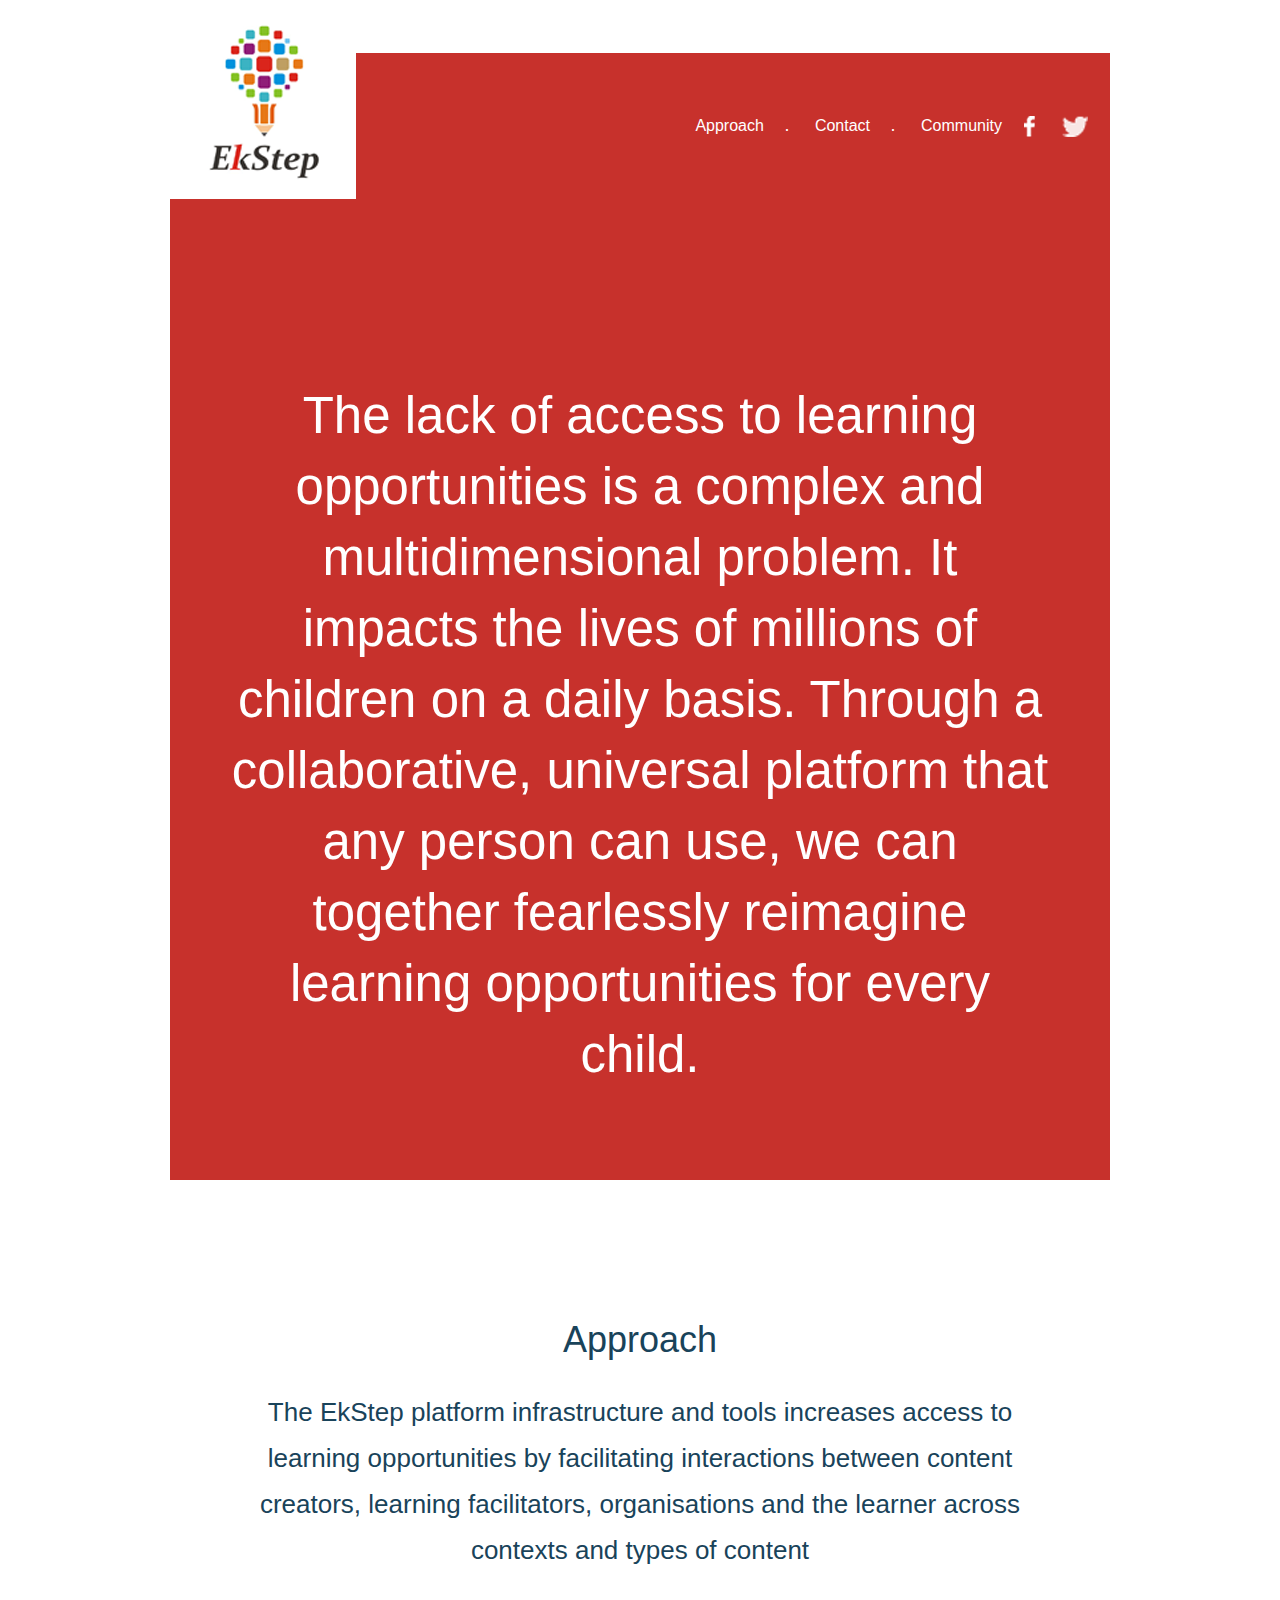
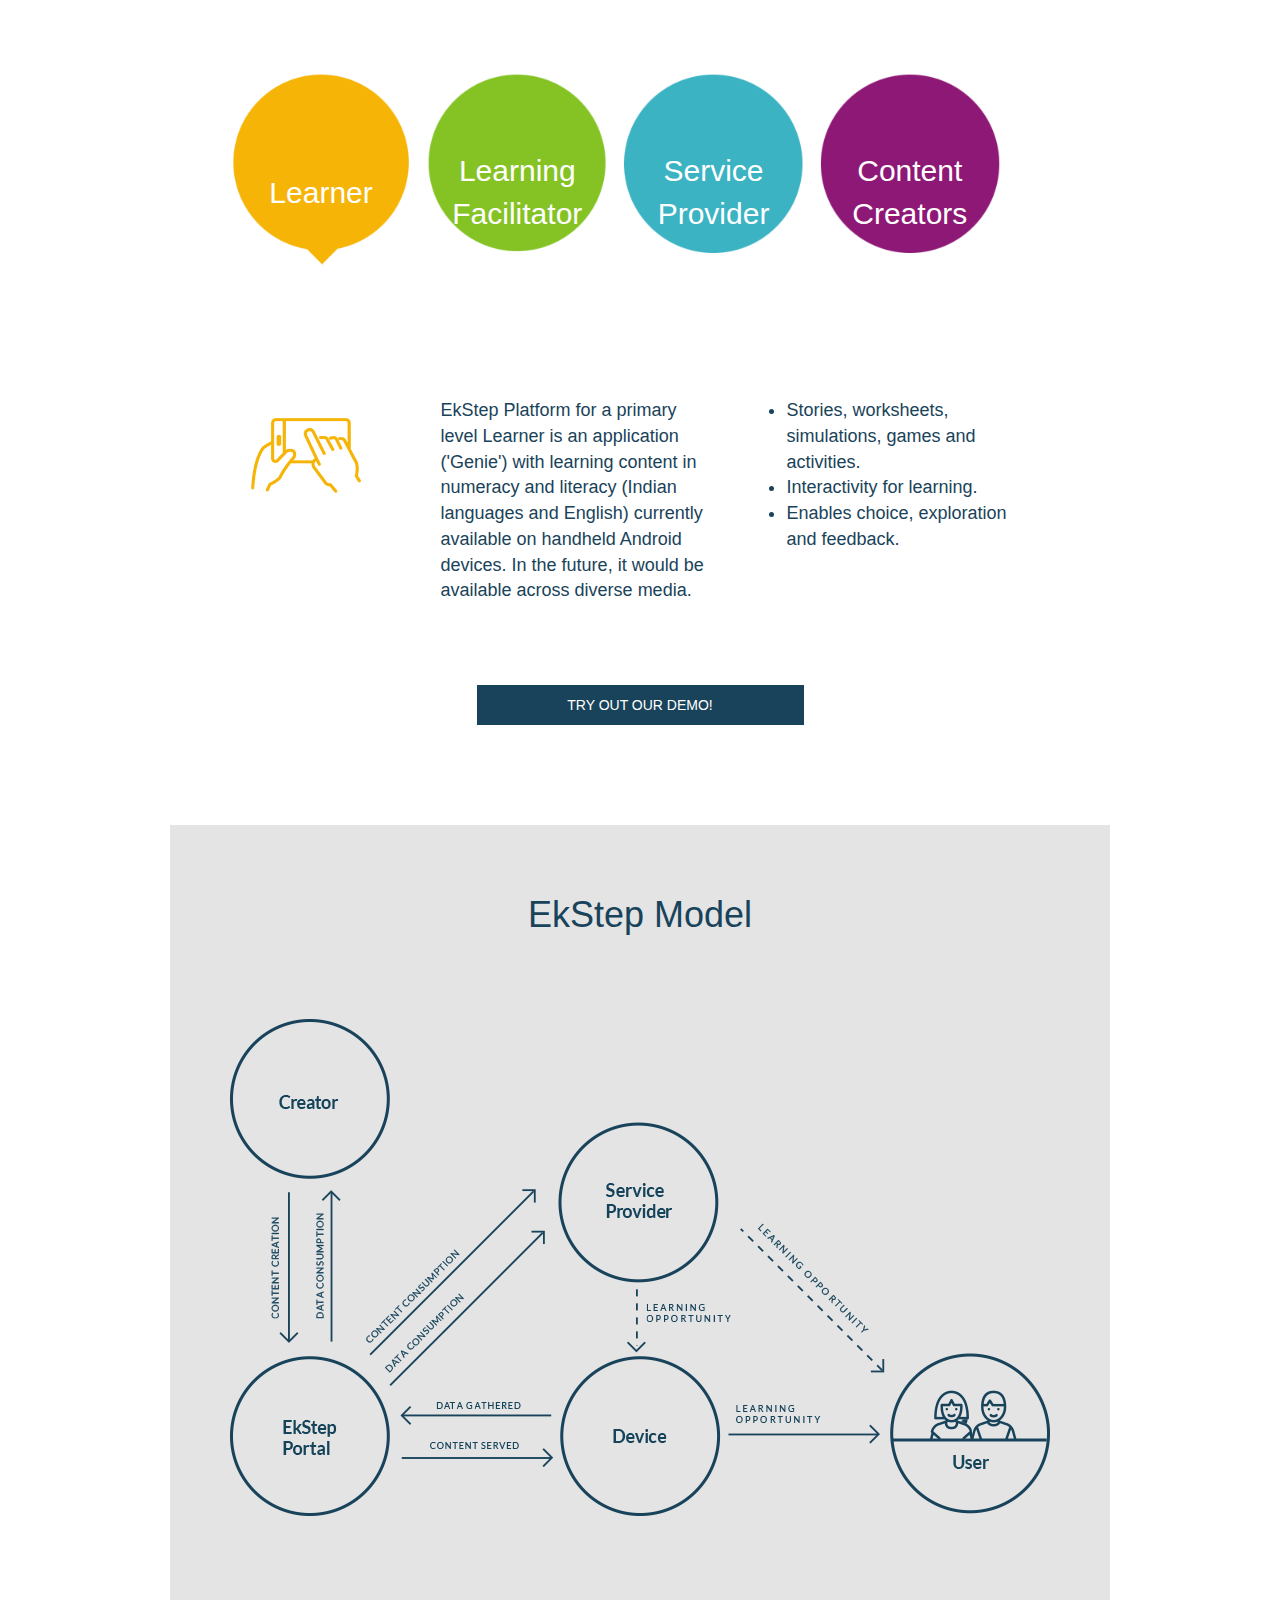
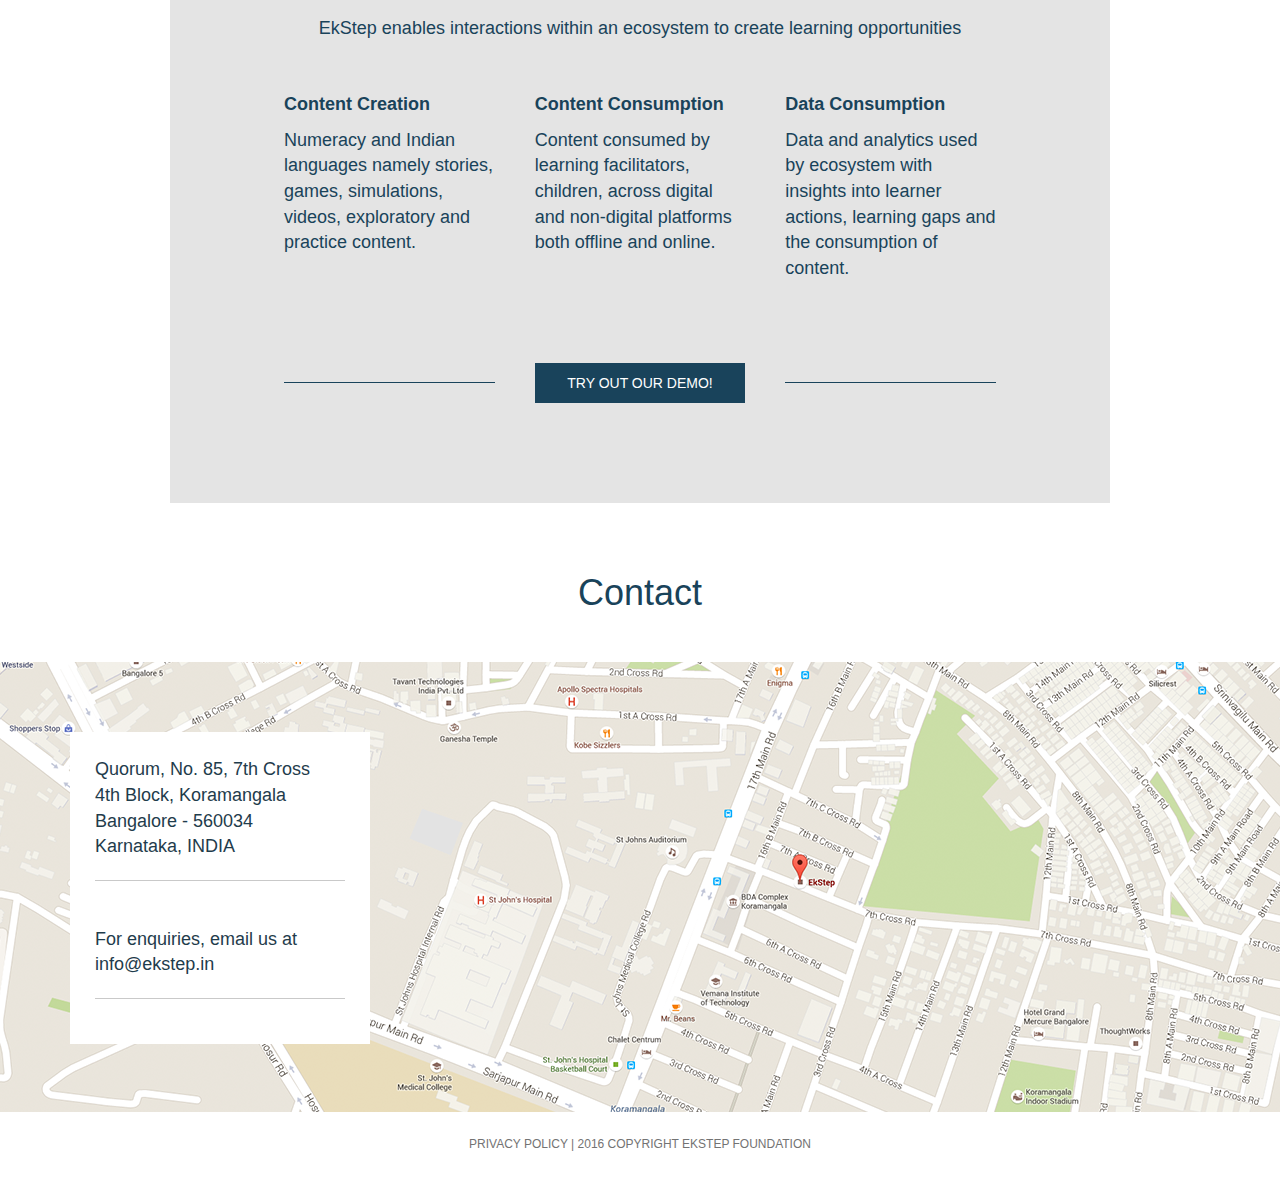
==== index.html @ bfdfa6cd "ekstep.in changes done on 12 Apr 2016" ====
<!DOCTYPE html>
<html>
	<head>
		<meta charset="UTF-8">
        <meta content="width=device-width, initial-scale=1.0, maximum-scale=1.0, user-scalable=no" name="viewport">
		<title>EkStep</title>
        <link href="images/favicon.ico" rel="icon" type="image/x-icon" />
		<link rel="stylesheet" href="assets/css/bootstrap.min.css">
		<link rel="stylesheet" href="assets/css/style.css">
		<script src="assets/js/jquery-1.12.3.min.js"></script>
		<script type="text/javascript" src="assets/js/bootstrap.min.js"></script>
		<script>
		jQuery('#Tabs a').click(function (e) {
		  e.preventDefault()
		  jQuery(this).tab('show')
		})
		</script>
		<script>
			$(document).ready(function(){
				// hide #back-top first
				$("#back-top").hide();
				// fade in #back-top
				$(function () {
					$(window).scroll(function () {
						if ($(this).scrollTop() > 100) {
							$('#back-top').fadeIn();
						} else {
							$('#back-top').fadeOut();
						}
					});

					// scroll body to 0px on click
					$('#back-top a').click(function () {
						$( "li.item" ).removeClass( "current" );
						$('body,html').animate({
							scrollTop: 0
						}, 800);
						return false;
					});
				});
			});
		</script>
        <!-- Piwik -->
		<script type="text/javascript">
		var _paq = _paq || [];
		_paq.push(["setDomains", ["*.www.ekstep.in"]]);
		_paq.push(['trackPageView']);
		_paq.push(['enableLinkTracking']);
		(function() {
		var u="//cp-analytics.ekstep.org/";
		_paq.push(['setTrackerUrl', u+'piwik.php']);
		_paq.push(['setSiteId', 4]);
		var d=document, g=d.createElement('script'), s=d.getElementsByTagName('script')[0];
		g.type='text/javascript'; g.async=true; g.defer=true; g.src=u+'piwik.js'; s.parentNode.insertBefore(g,s);
		})();
		</script>
		<noscript><p><img src="//cp-analytics.ekstep.org/piwik.php?idsite=4" style="border:0;" alt="" /></p></noscript>
		<!-- End Piwik Code -->
	</head>
	<body>
		<p id="back-top"><a href="#top"><img src="images/up-arrow.png"  alt="Back to Top"></a></p>
		<div class="wrapper">
			<div class="container">
				<div class="row"><div class="col-md-12 col-xs-12">
					<div id="logo" class=""><img src="images/logo.png" alt="EkStep"/></div>
					<div id="header">

								<ul class="list-inline pull-right" >

									<li class="item"><a href="#approach">Approach</a></li><li>.</li>
									<li class="item"><a href="#contact">Contact</a></li><li>.</li>
									<li class="item"><a href="#community">Community</a></li>
									<li class="item"><a href="https://www.facebook.com/EkStep-839152999463216/" target="_blank"><img src="images/facebook.png" alt="facebook"/></a></li>
									<li class="item"><a href="https://twitter.com/eksteporg" target="_blank"><img src="images/twitter.png" alt="twitter"/></a></li>
								</ul>
					</div>
				</div></div>

				<div class="row" >
					<div class="col-md-12 col-xs-12"><div id="about" class="text-center">
						<h1>The lack of access to learning opportunities is a complex and multidimensional problem. It impacts the lives of millions of children on a daily basis. Through a collaborative, universal platform that any person can use, we can together fearlessly reimagine learning opportunities for every child.</h1>
					</div></div>
				</div>

				<div class="row">
					<div class="col-md-12 col-xs-12"><span id="approach"></span><div id="approch">
						<h2>Approach</h2>

						<p class="lead">
						The EkStep platform infrastructure and tools increases access to learning opportunities by facilitating interactions between content creators, learning facilitators, organisations and the learner across contexts and types of content
						</p>
						<ul id="tabs" class="nav nav-tabs" data-tabs="tabs">
							<li class="active"><a class="yellow" href="#Learner" data-toggle="tab"><span>Learner</span></a></li>
							<li><a class="green" href="#Learning-Facilitator" data-toggle="tab"><span>Learning Facilitator</span></a></li>
							<li><a class="blue" href="#Service-Provider" data-toggle="tab"><span>Service Provider</span></a></li>
							<li><a class="purple" href="#Content-Creators" data-toggle="tab"><span>Content Creators</span></a></li>
						</ul>
						<div id="my-tab-content" class="tab-content">
							<div class="tab-pane active" id="Learner">
								<div class="row">
									<div class="col-md-3 col-sm-3 col-xs-12"><img src="images/genie.png" /></div>
									<div class="col-md-4 col-md-offset-0 col-sm-4 col-sm-offset-0 col-xs-10 col-xs-offset-1 text-left">
										<p>EkStep Platform for a primary level Learner is an application ('Genie') with learning content in numeracy and literacy (Indian languages and English) currently available on handheld Android devices. In the future, it would be available across diverse media.
										</p>
										<div class="clearfix">&nbsp;</div>
									</div>
									<div class="points col-md-4 col-md-offset-0 col-sm-4 col-sm-offset-0 col-xs-10 col-xs-offset-1 text-left">
										<ul>
											<li>Stories, worksheets, simulations, games and activities.</li>
											<li>Interactivity for learning.</li>
											<li>Enables choice, exploration and feedback.</li>
										</ul>
										<div class="clearfix">&nbsp;</div>
									</div>
								</div>
							</div>
							<div class="tab-pane" id="Learning-Facilitator">
								<div class="row">
									<div class="col-md-3 col-sm-3 col-xs-12"><img src="images/facilitator.png" /></div>
									<div class="col-md-4 col-md-offset-0 col-sm-4 col-sm-offset-0 col-xs-10 col-xs-offset-1 text-left">
										<p>A learning facilitator is a teacher, parent or a volunteer interested in enabling learning. The 'Genie' application, currently available on Android devices will have content in numeracy and literacy (Indian languages and English).
										</p>
										<div class="clearfix">&nbsp;</div>
									</div>
									<div class="col-md-4 col-md-offset-0 col-sm-4 col-sm-offset-0 col-xs-10 col-xs-offset-1 text-left">
										<ul>
											<li>Access to varied content for primary level learners.</li>
											<li>Interactive activities and content to determine learning levels.</li>
											<li>Insight into progress of learners.</li>
										</ul>
										<div class="clearfix">&nbsp;</div>
									</div>
								</div>
							</div>
							<div class="tab-pane" id="Service-Provider">
								<div class="row">
									<div class="col-md-3 col-sm-3 col-xs-12"><img src="images/provider.png" /></div>
									<div class="col-md-4 col-md-offset-0 col-sm-4 col-sm-offset-0 col-xs-10 col-xs-offset-1 text-left">
										<p>A school, a tuition centre, government or a not for profit initiative can use the EkStep Portal to access a modular set of utilities and tools for diverse use.
										</p>
										<div class="clearfix">&nbsp;</div>
									</div>
									<div class="col-md-4 col-md-offset-0 col-sm-4 col-sm-offset-0 col-xs-10 col-xs-offset-1 text-left">
										<ul>
											<li>Configurable learning content to suit varied needs, capabilities and infrastructure.</li>
											<li>Collaboration to amplify expertise and capacities to better serve learning needs.</li>
											<li>Data and analytics on learning and usage patterns at scale.</li>
										</ul>
										<div class="clearfix">&nbsp;</div>
									</div>
								</div>
							</div>
							<div class="tab-pane" id="Content-Creators">
								<div class="row">
									<div class="col-md-3 col-sm-3 col-xs-12"><img src="images/creator.png" /></div>
									<div class="col-md-4 col-md-offset-0 col-sm-4 col-sm-offset-0 col-xs-10 col-xs-offset-1 text-left">
										<p>Educationists, authors and content developers can create or plug learning content in numeracy and literacy (stories,worksheets, simulations, games) on to the EkStep Platform through the EkStep Portal.
										</p>
										<div class="clearfix">&nbsp;</div>
									</div>
									<div class="col-md-4 col-md-offset-0 col-sm-4 col-sm-offset-0 col-xs-10 col-xs-offset-1 text-left">
										<ul>
											<li>Tools for creation of relevant and contexualised content.</li>
											<li>Templates for learning activities (in numeracy and literacy).</li>
											<li>Insights on usage of content, content needs and learning levels of children.</li>
										</ul>
										<div class="clearfix">&nbsp;</div>
									</div>
								</div>
							</div>
						</div>
						<a href="http://community.ekstep.org" class="btn btn-primary" target="_blank">Try out our demo!</a>
					</div></div>
				</div>

				<div class="row">
					<div class="col-md-12 col-xs-12"><span id="community"></span><div id="community">
						<h2>EkStep Model</h2>
						<img src="images/community-model.png" />

						<p>EkStep enables interactions within an ecosystem to create learning opportunities</p>

						<div class="row model-details">
							<div class="col-md-4 col-md-offset-0 col-sm-4 col-sm-offset-0 col-xs-10 col-xs-offset-1 text-left"><p><strong>Content Creation</strong></p><p>Numeracy and Indian languages namely stories, games, simulations, videos, exploratory and practice content.</p><div class="clearfix">&nbsp;</div></div>
							<div class="col-md-4 col-md-offset-0 col-sm-4 col-sm-offset-0 col-xs-10 col-xs-offset-1 text-left"><p><strong>Content Consumption</strong></p><p>Content consumed by learning facilitators, children, across digital  and non-digital platforms both offline and online.</p><div class="clearfix">&nbsp;</div></div>
							<div class="col-md-4 col-md-offset-0 col-sm-4 col-sm-offset-0 col-xs-10 col-xs-offset-1 text-left"><p><strong>Data Consumption</strong></p><p>Data and analytics used by ecosystem with insights into learner actions, learning gaps and the consumption of content.</p></div>
						</div>
						<div class="clearfix">&nbsp;</div>
						<div class="row model-details">

							<div class="col-md-4 col-sm-4 hidden-xs "><hr></div>
							<div class="col-md-4 col-sm-4 col-xs-12"><a href="http://community.ekstep.org" class="btn btn-primary" target="_blank">Try out our demo!</a></div>
							<div class="col-md-4 col-sm-4 hidden-xs "><hr></div>

						</div>
					</div></div>
				</div>
			</div>

		<footer class="bottom wrap "><span id="contact"></span>
					<div class="" id="contact">
						<h2 class="text-center">Contact</h2>
						<div class="map">
							<div class="contact-details">
								<p>
								Quorum, No. 85, 7th Cross <br/>
								4th Block, Koramangala <br/>
								Bangalore - 560034 <br/>
								Karnataka, INDIA <br/>
								<hr><br/>
								For enquiries, email us at <br/>
								info@ekstep.in <br/>
								</p>
								<hr>
							</div>
						</div>
					</div>

				<div class="copyright"><a href="http://community.ekstep.org/data-privacy-policy" target="_blank">PRIVACY POLICY</a> | 2016 COPYRIGHT EKSTEP FOUNDATION</div>
		</footer>

	</div>

	</body>


</html>
---- assets/css/style.css ----
.wrapper{font-family:Georgia, Arial, Helvetica;font-size:18px;}
a.btn{text-transform:uppercase;background:#19435B;border-radius:0px;padding: 10px 30px; border:0px;font-family: 'Roboto', sans-serif;margin:45px 0 100px;width:100%;max-width:327px;}
img{max-width:100%; width:auto;}
hr{border-color:#19435B !important;}
.wrap{width: auto;    clear: both;}
#back-top {
    position: fixed;
    bottom: 10px;
    right: 23px;
    z-index: 99999;
}
#back-top a {
    width: auto;
    background: #000;
    padding: 10px;
    display: block;
    text-align: center;
    font: 11px/100% Arial, Helvetica, sans-serif;
    text-transform: uppercase;
    text-decoration: none;
    color: #FFF;
    -webkit-transition: 1s;
    -moz-transition: 1s;
    transition: 1s;
}
h1{font-size: 51px; }
h2{font-size:36px;font-family:Georgia, Arial, Helvetica;color:#19435A;    margin-bottom:30px;}
#logo{position:absolute;z-index:99;}
#header{background:#C7312C; margin-top:53px;overflow:hidden;}
#header ul{margin:0 15px 0 0;}
#header ul li{margin:60px 0px 61px;color:#fff;padding-left: 3px;padding-right: 3px;    min-width: 40px; text-align: center;}
#header ul li.dummy{display:none;}
#header ul li a{color:#fff;font-family: 'Roboto', sans-serif; font-weight:500;font-size:/*24px*/16px;}

#about {background:#C7312C;padding:180px 0 90px;}
#about h1{width:87%; margin:0 auto; color:#fff;line-height:71px;}
#approch{color:#19435A;text-align:center;padding:120px 0 0;}
#approch > p{width:87%; margin:20px auto; line-height:46px;}
#approch > p.lead{font-size:26px;margin-bottom:100px;}
#approch img{margin:20px auto; }

#community{background:#E4E4E4;padding:50px 0 0;color:#19435A;text-align:center;font-family: 'Roboto', sans-serif;}
#community img{    margin: 55px 0 100px; }
#community > p{width: 80%;   margin: 0 auto 50px;}
#community .col-md-4,#community .col-md-3{padding-left:20px; padding-right:20px;}
#community .model-details{    width: 80%;   margin: 0 auto;}
#community hr{    margin: 64px 0 100px;}

#contact{padding: 50px 0 0;}
#contact h2{margin-bottom:50px;}
#contact .map{
color: #1F3C4C;
background: url('../../images/map.png') no-repeat 50% 0%;
height: 450px;
position:relative;
max-width: 1280px;
    margin: 0 auto;
}
.contact-details{
    position: absolute;
    background: #fff;
    padding: 25px;
    max-width: 300px;
    top: 70px;
    left: 70px;
    width: 100%;
    font-family: 'Roboto', sans-serif;

}
.contact-details hr{border-color:#c9c9c9 !important;}
.copyright{color:#737373;font-size:12px;text-transform:uppercase;text-align:center; margin:24px auto;font-family: 'Roboto', sans-serif;}
.copyright a{color:#737373;}

.tab-content{font-family: 'Roboto', sans-serif;margin:85px auto 0; max-width:87%;}
.tab-content .points{font-weight:500;}
.tab-content .col-md-4{padding-left:20px; padding-right:20px;}
.tab-pane{-webkit-padding-start: 20px;  padding-left: 20px;}
.nav-tabs { border: 0;font-family: 'Roboto', sans-serif;width: 87%;margin: 0 auto;}
.nav-tabs li {margin:0 2% 0 0;padding:0;width:22%;display:table;}
.nav-tabs li a,.nav>li>a:focus, .nav>li>a:hover,.nav-tabs>li.active>a, .nav-tabs>li.active>a:focus, .nav-tabs>li.active>a:hover {text-align: center;
    background-color:transparent;border:0px;
    height: 240px;
    background-size: contain;
    max-width: 225px;
	display:table-cell; vertical-align:middle;
}
.nav-tabs li a span{color:#fff;font-size:30px;font-weight:500;}

.active .yellow{background: url('../../images/yellow-active.png') no-repeat;}
.yellow { background: url('../../images/yellow.png') no-repeat;}
.active .green{ background: url('../../images/green-active.png') no-repeat; }
.green { background: url('../../images/green.png') no-repeat; }
.active .purple{background: url('../../images/purple-active.png') no-repeat; }
.purple { background: url('../../images/purple.png') no-repeat;}
.active .blue{ background: url('../../images/blue-active.png') no-repeat;  }
.blue { background: url('../../images/blue.png') no-repeat; }


@media (max-width:991px){
.nav-tabs li a span,.nav-tabs li.active a span{font-size:20px;}
}
@media (max-width:768px){
#logo img{width:55%;}
#header ul li{margin: 60px 0 10px;}
.nav-tabs {width:100%;}
.nav-tabs li a,.nav>li>a:focus, .nav>li>a:hover,.nav-tabs>li.active>a, .nav-tabs>li.active>a:focus, .nav-tabs>li.active>a:hover {height:145px;max-width:105px;}
.nav-tabs li a span,.nav-tabs li.active a span{font-size:15px;}
#community img{  max-width:80%;}
}
@media (max-width:600px){

#about{padding-top:40px;}
#about h1 { font-size: 25px; line-height: inherit;}
.nav-tabs li a span,.nav-tabs li.active a span{font-size:13px;}
.nav-tabs li a,.nav>li>a:focus, .nav>li>a:hover,.nav-tabs>li.active>a, .nav-tabs>li.active>a:focus, .nav-tabs>li.active>a:hover {height: 95px;    max-width: 90px;}
}
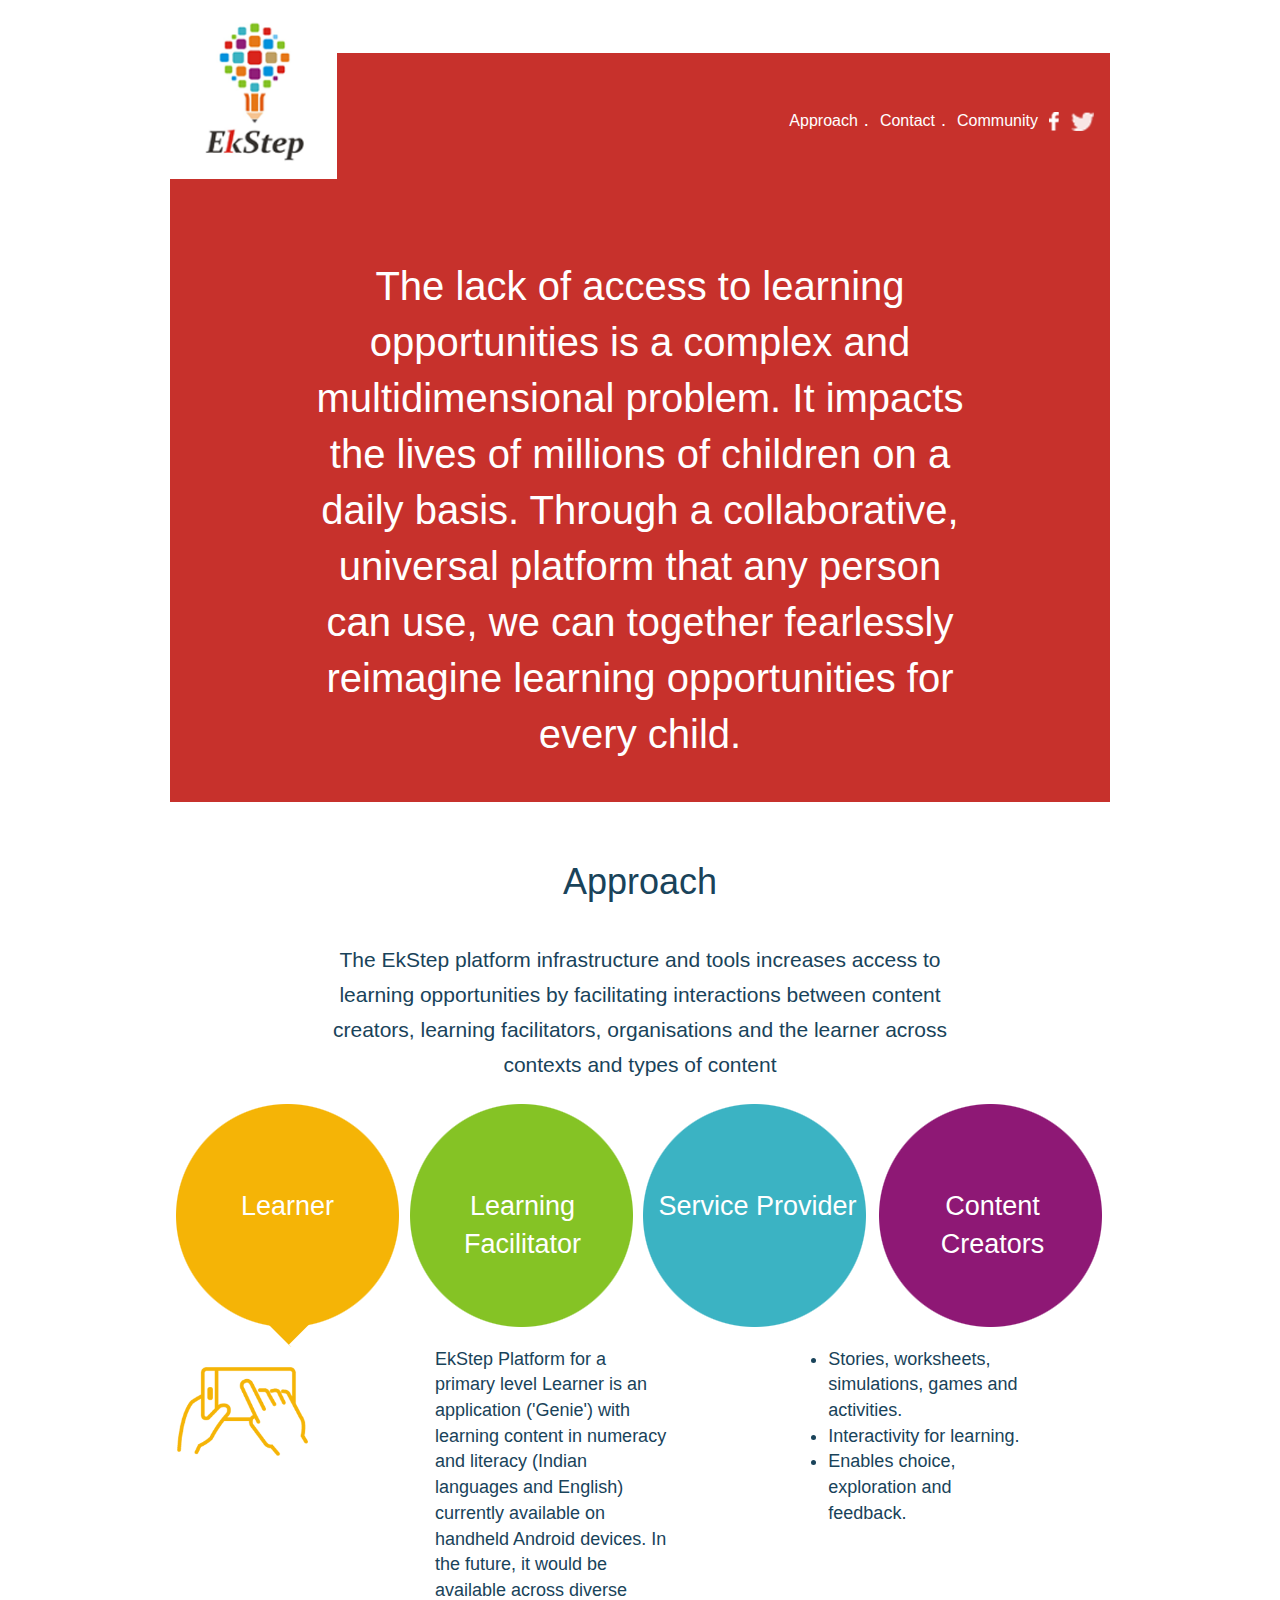
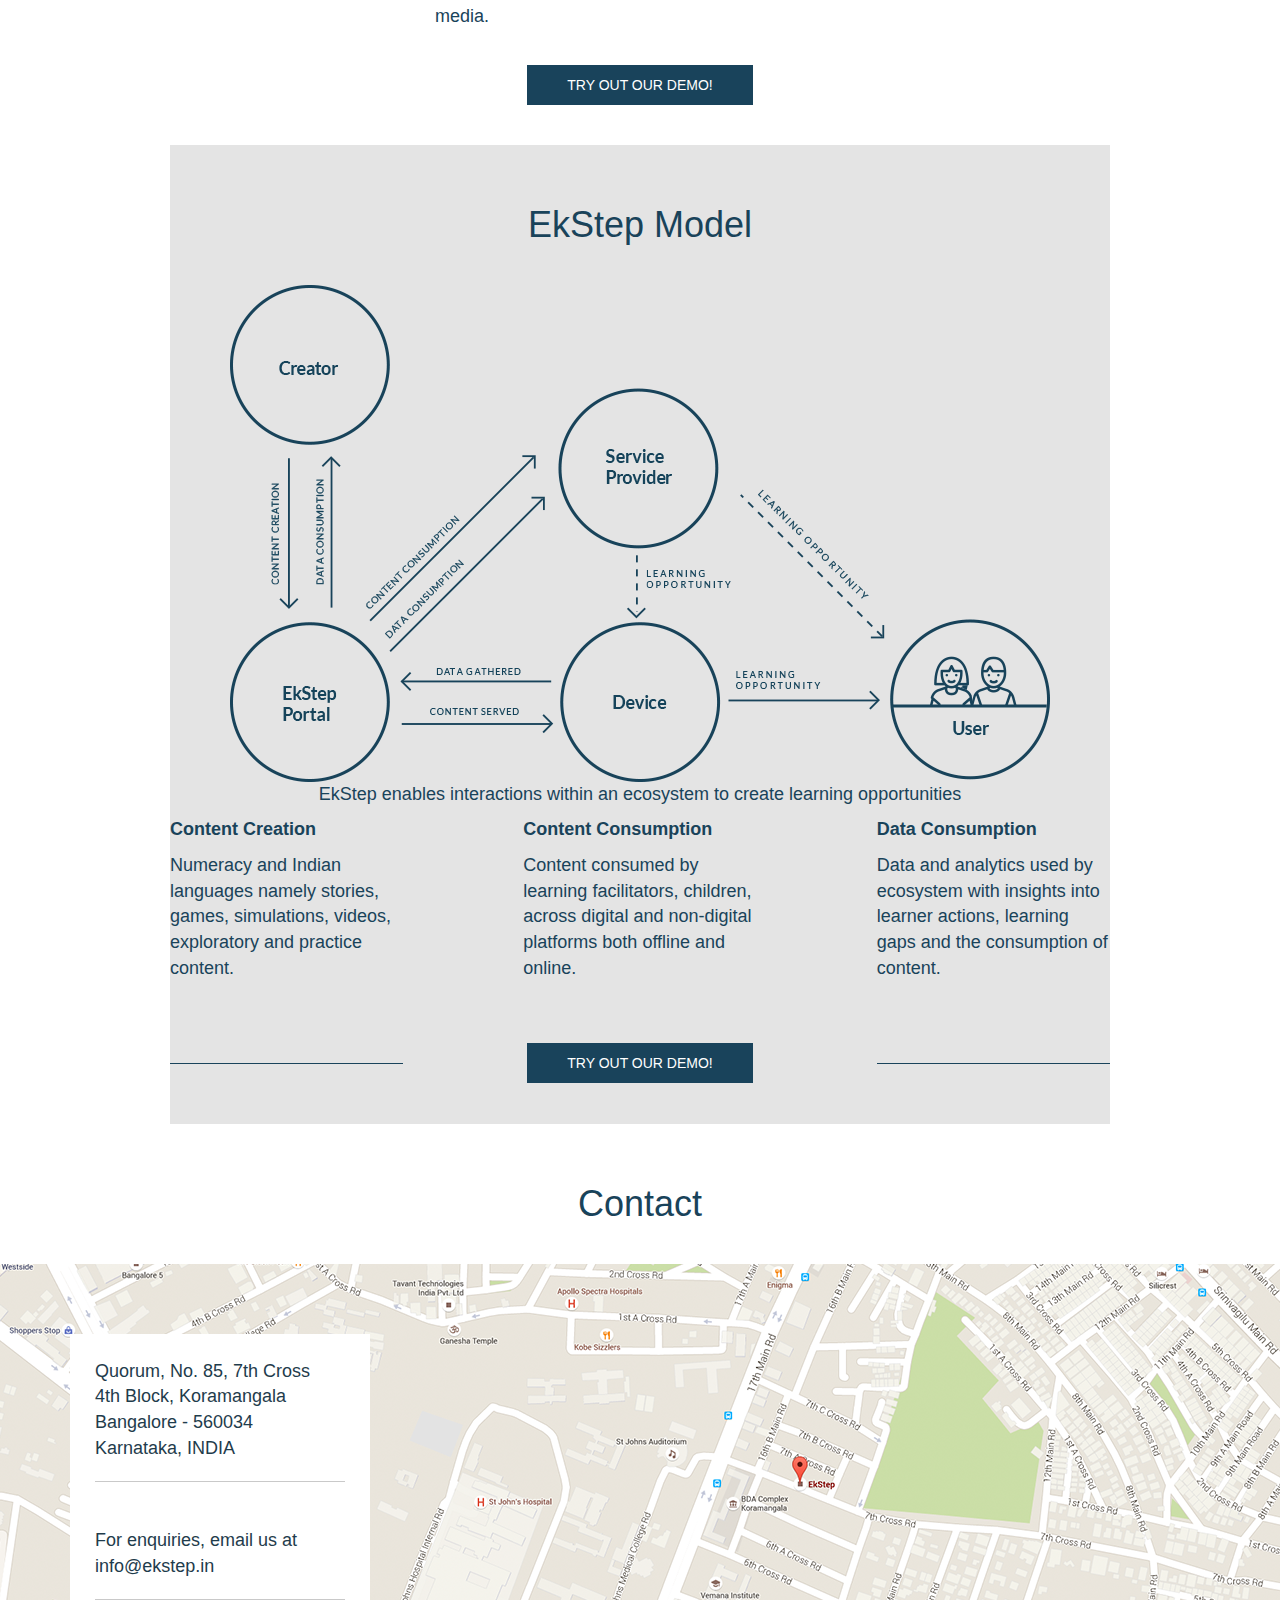
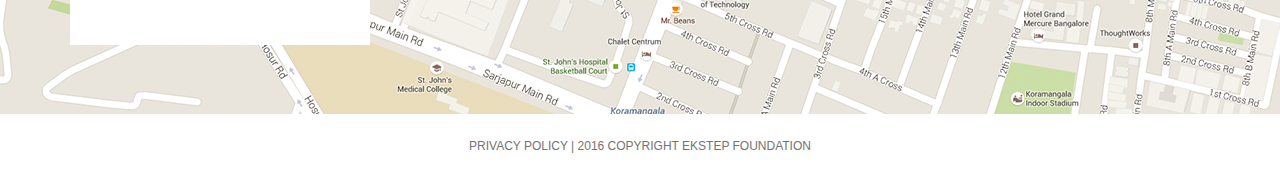
==== commit 6ea99c41: "Approach tabs auto transition feature added." ====
--- a/index.html
+++ b/index.html
@@ -1,227 +1,253 @@
-<!DOCTYPE html>
-<html>
-	<head>
-		<meta charset="UTF-8">
-        <meta content="width=device-width, initial-scale=1.0, maximum-scale=1.0, user-scalable=no" name="viewport">
-		<title>EkStep</title>
-        <link href="images/favicon.ico" rel="icon" type="image/x-icon" />
-		<link rel="stylesheet" href="assets/css/bootstrap.min.css">
-		<link rel="stylesheet" href="assets/css/style.css">
-		<script src="assets/js/jquery-1.12.3.min.js"></script>
-		<script type="text/javascript" src="assets/js/bootstrap.min.js"></script>
-		<script>
-		jQuery('#Tabs a').click(function (e) {
-		  e.preventDefault()
-		  jQuery(this).tab('show')
-		})
-		</script>
-		<script>
-			$(document).ready(function(){
-				// hide #back-top first
-				$("#back-top").hide();
-				// fade in #back-top
-				$(function () {
-					$(window).scroll(function () {
-						if ($(this).scrollTop() > 100) {
-							$('#back-top').fadeIn();
-						} else {
-							$('#back-top').fadeOut();
-						}
-					});
-
-					// scroll body to 0px on click
-					$('#back-top a').click(function () {
-						$( "li.item" ).removeClass( "current" );
-						$('body,html').animate({
-							scrollTop: 0
-						}, 800);
-						return false;
-					});
-				});
-			});
-		</script>
-        <!-- Piwik -->
-		<script type="text/javascript">
-		var _paq = _paq || [];
-		_paq.push(["setDomains", ["*.www.ekstep.in"]]);
-		_paq.push(['trackPageView']);
-		_paq.push(['enableLinkTracking']);
-		(function() {
-		var u="//cp-analytics.ekstep.org/";
-		_paq.push(['setTrackerUrl', u+'piwik.php']);
-		_paq.push(['setSiteId', 4]);
-		var d=document, g=d.createElement('script'), s=d.getElementsByTagName('script')[0];
-		g.type='text/javascript'; g.async=true; g.defer=true; g.src=u+'piwik.js'; s.parentNode.insertBefore(g,s);
-		})();
-		</script>
-		<noscript><p><img src="//cp-analytics.ekstep.org/piwik.php?idsite=4" style="border:0;" alt="" /></p></noscript>
-		<!-- End Piwik Code -->
-	</head>
-	<body>
-		<p id="back-top"><a href="#top"><img src="images/up-arrow.png"  alt="Back to Top"></a></p>
-		<div class="wrapper">
-			<div class="container">
-				<div class="row"><div class="col-md-12 col-xs-12">
-					<div id="logo" class=""><img src="images/logo.png" alt="EkStep"/></div>
-					<div id="header">
-
-								<ul class="list-inline pull-right" >
-
-									<li class="item"><a href="#approach">Approach</a></li><li>.</li>
-									<li class="item"><a href="#contact">Contact</a></li><li>.</li>
-									<li class="item"><a href="#community">Community</a></li>
-									<li class="item"><a href="https://www.facebook.com/EkStep-839152999463216/" target="_blank"><img src="images/facebook.png" alt="facebook"/></a></li>
-									<li class="item"><a href="https://twitter.com/eksteporg" target="_blank"><img src="images/twitter.png" alt="twitter"/></a></li>
-								</ul>
-					</div>
-				</div></div>
-
-				<div class="row" >
-					<div class="col-md-12 col-xs-12"><div id="about" class="text-center">
-						<h1>The lack of access to learning opportunities is a complex and multidimensional problem. It impacts the lives of millions of children on a daily basis. Through a collaborative, universal platform that any person can use, we can together fearlessly reimagine learning opportunities for every child.</h1>
-					</div></div>
-				</div>
-
-				<div class="row">
-					<div class="col-md-12 col-xs-12"><span id="approach"></span><div id="approch">
-						<h2>Approach</h2>
-
-						<p class="lead">
-						The EkStep platform infrastructure and tools increases access to learning opportunities by facilitating interactions between content creators, learning facilitators, organisations and the learner across contexts and types of content
-						</p>
-						<ul id="tabs" class="nav nav-tabs" data-tabs="tabs">
-							<li class="active"><a class="yellow" href="#Learner" data-toggle="tab"><span>Learner</span></a></li>
-							<li><a class="green" href="#Learning-Facilitator" data-toggle="tab"><span>Learning Facilitator</span></a></li>
-							<li><a class="blue" href="#Service-Provider" data-toggle="tab"><span>Service Provider</span></a></li>
-							<li><a class="purple" href="#Content-Creators" data-toggle="tab"><span>Content Creators</span></a></li>
-						</ul>
-						<div id="my-tab-content" class="tab-content">
-							<div class="tab-pane active" id="Learner">
-								<div class="row">
-									<div class="col-md-3 col-sm-3 col-xs-12"><img src="images/genie.png" /></div>
-									<div class="col-md-4 col-md-offset-0 col-sm-4 col-sm-offset-0 col-xs-10 col-xs-offset-1 text-left">
-										<p>EkStep Platform for a primary level Learner is an application ('Genie') with learning content in numeracy and literacy (Indian languages and English) currently available on handheld Android devices. In the future, it would be available across diverse media.
-										</p>
-										<div class="clearfix">&nbsp;</div>
-									</div>
-									<div class="points col-md-4 col-md-offset-0 col-sm-4 col-sm-offset-0 col-xs-10 col-xs-offset-1 text-left">
-										<ul>
-											<li>Stories, worksheets, simulations, games and activities.</li>
-											<li>Interactivity for learning.</li>
-											<li>Enables choice, exploration and feedback.</li>
-										</ul>
-										<div class="clearfix">&nbsp;</div>
-									</div>
-								</div>
-							</div>
-							<div class="tab-pane" id="Learning-Facilitator">
-								<div class="row">
-									<div class="col-md-3 col-sm-3 col-xs-12"><img src="images/facilitator.png" /></div>
-									<div class="col-md-4 col-md-offset-0 col-sm-4 col-sm-offset-0 col-xs-10 col-xs-offset-1 text-left">
-										<p>A learning facilitator is a teacher, parent or a volunteer interested in enabling learning. The 'Genie' application, currently available on Android devices will have content in numeracy and literacy (Indian languages and English).
-										</p>
-										<div class="clearfix">&nbsp;</div>
-									</div>
-									<div class="col-md-4 col-md-offset-0 col-sm-4 col-sm-offset-0 col-xs-10 col-xs-offset-1 text-left">
-										<ul>
-											<li>Access to varied content for primary level learners.</li>
-											<li>Interactive activities and content to determine learning levels.</li>
-											<li>Insight into progress of learners.</li>
-										</ul>
-										<div class="clearfix">&nbsp;</div>
-									</div>
-								</div>
-							</div>
-							<div class="tab-pane" id="Service-Provider">
-								<div class="row">
-									<div class="col-md-3 col-sm-3 col-xs-12"><img src="images/provider.png" /></div>
-									<div class="col-md-4 col-md-offset-0 col-sm-4 col-sm-offset-0 col-xs-10 col-xs-offset-1 text-left">
-										<p>A school, a tuition centre, government or a not for profit initiative can use the EkStep Portal to access a modular set of utilities and tools for diverse use.
-										</p>
-										<div class="clearfix">&nbsp;</div>
-									</div>
-									<div class="col-md-4 col-md-offset-0 col-sm-4 col-sm-offset-0 col-xs-10 col-xs-offset-1 text-left">
-										<ul>
-											<li>Configurable learning content to suit varied needs, capabilities and infrastructure.</li>
-											<li>Collaboration to amplify expertise and capacities to better serve learning needs.</li>
-											<li>Data and analytics on learning and usage patterns at scale.</li>
-										</ul>
-										<div class="clearfix">&nbsp;</div>
-									</div>
-								</div>
-							</div>
-							<div class="tab-pane" id="Content-Creators">
-								<div class="row">
-									<div class="col-md-3 col-sm-3 col-xs-12"><img src="images/creator.png" /></div>
-									<div class="col-md-4 col-md-offset-0 col-sm-4 col-sm-offset-0 col-xs-10 col-xs-offset-1 text-left">
-										<p>Educationists, authors and content developers can create or plug learning content in numeracy and literacy (stories,worksheets, simulations, games) on to the EkStep Platform through the EkStep Portal.
-										</p>
-										<div class="clearfix">&nbsp;</div>
-									</div>
-									<div class="col-md-4 col-md-offset-0 col-sm-4 col-sm-offset-0 col-xs-10 col-xs-offset-1 text-left">
-										<ul>
-											<li>Tools for creation of relevant and contexualised content.</li>
-											<li>Templates for learning activities (in numeracy and literacy).</li>
-											<li>Insights on usage of content, content needs and learning levels of children.</li>
-										</ul>
-										<div class="clearfix">&nbsp;</div>
-									</div>
-								</div>
-							</div>
-						</div>
-						<a href="http://community.ekstep.org" class="btn btn-primary" target="_blank">Try out our demo!</a>
-					</div></div>
-				</div>
-
-				<div class="row">
-					<div class="col-md-12 col-xs-12"><span id="community"></span><div id="community">
-						<h2>EkStep Model</h2>
-						<img src="images/community-model.png" />
-
-						<p>EkStep enables interactions within an ecosystem to create learning opportunities</p>
-
-						<div class="row model-details">
-							<div class="col-md-4 col-md-offset-0 col-sm-4 col-sm-offset-0 col-xs-10 col-xs-offset-1 text-left"><p><strong>Content Creation</strong></p><p>Numeracy and Indian languages namely stories, games, simulations, videos, exploratory and practice content.</p><div class="clearfix">&nbsp;</div></div>
-							<div class="col-md-4 col-md-offset-0 col-sm-4 col-sm-offset-0 col-xs-10 col-xs-offset-1 text-left"><p><strong>Content Consumption</strong></p><p>Content consumed by learning facilitators, children, across digital  and non-digital platforms both offline and online.</p><div class="clearfix">&nbsp;</div></div>
-							<div class="col-md-4 col-md-offset-0 col-sm-4 col-sm-offset-0 col-xs-10 col-xs-offset-1 text-left"><p><strong>Data Consumption</strong></p><p>Data and analytics used by ecosystem with insights into learner actions, learning gaps and the consumption of content.</p></div>
-						</div>
-						<div class="clearfix">&nbsp;</div>
-						<div class="row model-details">
-
-							<div class="col-md-4 col-sm-4 hidden-xs "><hr></div>
-							<div class="col-md-4 col-sm-4 col-xs-12"><a href="http://community.ekstep.org" class="btn btn-primary" target="_blank">Try out our demo!</a></div>
-							<div class="col-md-4 col-sm-4 hidden-xs "><hr></div>
-
-						</div>
-					</div></div>
-				</div>
-			</div>
-
-		<footer class="bottom wrap "><span id="contact"></span>
-					<div class="" id="contact">
-						<h2 class="text-center">Contact</h2>
-						<div class="map">
-							<div class="contact-details">
-								<p>
-								Quorum, No. 85, 7th Cross <br/>
-								4th Block, Koramangala <br/>
-								Bangalore - 560034 <br/>
-								Karnataka, INDIA <br/>
-								<hr><br/>
-								For enquiries, email us at <br/>
-								info@ekstep.in <br/>
-								</p>
-								<hr>
-							</div>
-						</div>
-					</div>
-
-				<div class="copyright"><a href="http://community.ekstep.org/data-privacy-policy" target="_blank">PRIVACY POLICY</a> | 2016 COPYRIGHT EKSTEP FOUNDATION</div>
-		</footer>
-
-	</div>
-
-	</body>
-
-
-</html>
+<!DOCTYPE html>
+<html>
+	<head>
+		<meta charset="UTF-8">
+        <meta content="width=device-width, initial-scale=1.0, maximum-scale=1.0, user-scalable=no" name="viewport">
+		<title>EkStep</title>
+        <link href="images/favicon.ico" rel="icon" type="image/x-icon" />
+		<link rel="stylesheet" href="assets/css/bootstrap.min.css">
+		<link rel="stylesheet" href="assets/css/style.css">
+		<script src="assets/js/jquery-1.12.3.min.js"></script>
+		<script type="text/javascript" src="assets/js/bootstrap.min.js"></script>
+       
+        <script>
+		var tabChange = function () {
+    var tabs = $('.nav-tabs > li');
+    var active = tabs.filter('.active');
+    var next = active.next('li').length ? active.next('li').find('a') : tabs.filter(':first-child').find('a');
+    // Use the Bootsrap tab show method
+    next.tab('show');
+};
+// Tab Cycle function
+var tabCycle = setInterval(tabChange, 5000);
+
+// Tab click event handler
+$('a').on('click', function (e) {
+    e.preventDefault();
+    // Stop the cycle
+    clearInterval(tabCycle);
+    // Show the clicked tabs associated tab-pane
+    $(this).tab('show');
+    // Start the cycle again in a predefined amount of time
+    setTimeout(function () {
+        //tabCycle = setInterval(tabChange, 5000);
+    }, 15000);
+});
+		</script>
+       
+		<script>
+		jQuery('#Tabs a').click(function (e) {
+		  e.preventDefault()
+		  jQuery(this).tab('show')
+		})
+		</script>
+		<script>
+			$(document).ready(function(){
+				// hide #back-top first
+				$("#back-top").hide();
+				// fade in #back-top
+				$(function () {
+					$(window).scroll(function () {
+						if ($(this).scrollTop() > 100) {
+							$('#back-top').fadeIn();
+						} else {
+							$('#back-top').fadeOut();
+						}
+					});
+
+					// scroll body to 0px on click
+					$('#back-top a').click(function () {
+						$( "li.item" ).removeClass( "current" );
+						$('body,html').animate({
+							scrollTop: 0
+						}, 800);
+						return false;
+					});
+				});
+			});
+		</script>
+        <!-- Piwik -->
+		<script type="text/javascript">
+		var _paq = _paq || [];
+		_paq.push(["setDomains", ["*.www.ekstep.in"]]);
+		_paq.push(['trackPageView']);
+		_paq.push(['enableLinkTracking']);
+		(function() {
+		var u="//cp-analytics.ekstep.org/";
+		_paq.push(['setTrackerUrl', u+'piwik.php']);
+		_paq.push(['setSiteId', 4]);
+		var d=document, g=d.createElement('script'), s=d.getElementsByTagName('script')[0];
+		g.type='text/javascript'; g.async=true; g.defer=true; g.src=u+'piwik.js'; s.parentNode.insertBefore(g,s);
+		})();
+		</script>
+		<noscript><p><img src="//cp-analytics.ekstep.org/piwik.php?idsite=4" style="border:0;" alt="" /></p></noscript>
+		<!-- End Piwik Code -->
+	</head>
+	<body>
+		<p id="back-top"><a href="#top"><img src="images/up-arrow.png"  alt="Back to Top"></a></p>
+		<div class="wrapper">
+			<div class="container">
+				<div class="row"><div class="col-md-12 col-xs-12">
+					<div id="logo" class=""><img src="images/logo.png" alt="EkStep"/></div>
+					<div id="header">
+
+								<ul class="list-inline pull-right" >
+
+									<li class="item"><a href="#approach">Approach</a></li><li>.</li>
+									<li class="item"><a href="#contact">Contact</a></li><li>.</li>
+									<li class="item"><a href="#community">Community</a></li>
+									<li class="item"><a href="https://www.facebook.com/EkStep-839152999463216/" target="_blank"><img src="images/facebook.png" alt="facebook"/></a></li>
+									<li class="item"><a href="https://twitter.com/eksteporg" target="_blank"><img src="images/twitter.png" alt="twitter"/></a></li>
+								</ul>
+					</div>
+				</div></div>
+
+				<div class="row" >
+					<div class="col-md-12 col-xs-12"><div id="about" class="text-center">
+						<h1>The lack of access to learning opportunities is a complex and multidimensional problem. It impacts the lives of millions of children on a daily basis. Through a collaborative, universal platform that any person can use, we can together fearlessly reimagine learning opportunities for every child.</h1>
+					</div></div>
+				</div>
+
+				<div class="row">
+					<div class="col-md-12 col-xs-12"><span id="approach"></span><div id="approch">
+						<h2>Approach</h2>
+
+						<p class="lead">
+						The EkStep platform infrastructure and tools increases access to learning opportunities by facilitating interactions between content creators, learning facilitators, organisations and the learner across contexts and types of content
+						</p>
+						<ul id="tabs" class="nav nav-tabs" data-tabs="tabs">
+							<li class="active"><a class="yellow" href="#Learner" data-toggle="tab"><span>Learner</span></a></li>
+							<li><a class="green" href="#Learning-Facilitator" data-toggle="tab"><span>Learning Facilitator</span></a></li>
+							<li><a class="blue" href="#Service-Provider" data-toggle="tab"><span>Service Provider</span></a></li>
+							<li><a class="purple" href="#Content-Creators" data-toggle="tab"><span>Content Creators</span></a></li>
+						</ul>
+						<div id="my-tab-content" class="tab-content">
+							<div class="tab-pane active fade in" id="Learner">
+								<div class="row">
+									<div class="col-md-3 col-sm-3 col-xs-12"><img src="images/genie.png" /></div>
+									<div class="col-md-4 col-md-offset-0 col-sm-4 col-sm-offset-0 col-xs-10 col-xs-offset-1 text-left">
+										<p>EkStep Platform for a primary level Learner is an application ('Genie') with learning content in numeracy and literacy (Indian languages and English) currently available on handheld Android devices. In the future, it would be available across diverse media.
+										</p>
+										<div class="clearfix">&nbsp;</div>
+									</div>
+									<div class="points col-md-4 col-md-offset-0 col-sm-4 col-sm-offset-0 col-xs-10 col-xs-offset-1 text-left">
+										<ul>
+											<li>Stories, worksheets, simulations, games and activities.</li>
+											<li>Interactivity for learning.</li>
+											<li>Enables choice, exploration and feedback.</li>
+										</ul>
+										<div class="clearfix">&nbsp;</div>
+									</div>
+								</div>
+							</div>
+							<div class="tab-pane fade" id="Learning-Facilitator">
+								<div class="row">
+									<div class="col-md-3 col-sm-3 col-xs-12"><img src="images/facilitator.png" /></div>
+									<div class="col-md-4 col-md-offset-0 col-sm-4 col-sm-offset-0 col-xs-10 col-xs-offset-1 text-left">
+										<p>A learning facilitator is a teacher, parent or a volunteer interested in enabling learning. The 'Genie' application, currently available on Android devices will have content in numeracy and literacy (Indian languages and English).
+										</p>
+										<div class="clearfix">&nbsp;</div>
+									</div>
+									<div class="col-md-4 col-md-offset-0 col-sm-4 col-sm-offset-0 col-xs-10 col-xs-offset-1 text-left">
+										<ul>
+											<li>Access to varied content for primary level learners.</li>
+											<li>Interactive activities and content to determine learning levels.</li>
+											<li>Insight into progress of learners.</li>
+										</ul>
+										<div class="clearfix">&nbsp;</div>
+									</div>
+								</div>
+							</div>
+							<div class="tab-pane fade" id="Service-Provider">
+								<div class="row">
+									<div class="col-md-3 col-sm-3 col-xs-12"><img src="images/provider.png" /></div>
+									<div class="col-md-4 col-md-offset-0 col-sm-4 col-sm-offset-0 col-xs-10 col-xs-offset-1 text-left">
+										<p>A school, a tuition centre, government or a not for profit initiative can use the EkStep Portal to access a modular set of utilities and tools for diverse use.
+										</p>
+										<div class="clearfix">&nbsp;</div>
+									</div>
+									<div class="col-md-4 col-md-offset-0 col-sm-4 col-sm-offset-0 col-xs-10 col-xs-offset-1 text-left">
+										<ul>
+											<li>Configurable learning content to suit varied needs, capabilities and infrastructure.</li>
+											<li>Collaboration to amplify expertise and capacities to better serve learning needs.</li>
+											<li>Data and analytics on learning and usage patterns at scale.</li>
+										</ul>
+										<div class="clearfix">&nbsp;</div>
+									</div>
+								</div>
+							</div>
+							<div class="tab-pane fade" id="Content-Creators">
+								<div class="row">
+									<div class="col-md-3 col-sm-3 col-xs-12"><img src="images/creator.png" /></div>
+									<div class="col-md-4 col-md-offset-0 col-sm-4 col-sm-offset-0 col-xs-10 col-xs-offset-1 text-left">
+										<p>Educationists, authors and content developers can create or plug learning content in numeracy and literacy (stories,worksheets, simulations, games) on to the EkStep Platform through the EkStep Portal.
+										</p>
+										<div class="clearfix">&nbsp;</div>
+									</div>
+									<div class="col-md-4 col-md-offset-0 col-sm-4 col-sm-offset-0 col-xs-10 col-xs-offset-1 text-left">
+										<ul>
+											<li>Tools for creation of relevant and contexualised content.</li>
+											<li>Templates for learning activities (in numeracy and literacy).</li>
+											<li>Insights on usage of content, content needs and learning levels of children.</li>
+										</ul>
+										<div class="clearfix">&nbsp;</div>
+									</div>
+								</div>
+							</div>
+						</div>
+						<a href="http://community.ekstep.org" class="btn btn-primary" target="_blank">Try out our demo!</a>
+					</div></div>
+				</div>
+
+				<div class="row">
+					<div class="col-md-12 col-xs-12"><span id="community"></span><div id="community">
+						<h2>EkStep Model</h2>
+						<img src="images/community-model.png" />
+
+						<p>EkStep enables interactions within an ecosystem to create learning opportunities</p>
+
+						<div class="row model-details">
+							<div class="col-md-4 col-md-offset-0 col-sm-4 col-sm-offset-0 col-xs-10 col-xs-offset-1 text-left"><p><strong>Content Creation</strong></p><p>Numeracy and Indian languages namely stories, games, simulations, videos, exploratory and practice content.</p><div class="clearfix">&nbsp;</div></div>
+							<div class="col-md-4 col-md-offset-0 col-sm-4 col-sm-offset-0 col-xs-10 col-xs-offset-1 text-left"><p><strong>Content Consumption</strong></p><p>Content consumed by learning facilitators, children, across digital  and non-digital platforms both offline and online.</p><div class="clearfix">&nbsp;</div></div>
+							<div class="col-md-4 col-md-offset-0 col-sm-4 col-sm-offset-0 col-xs-10 col-xs-offset-1 text-left"><p><strong>Data Consumption</strong></p><p>Data and analytics used by ecosystem with insights into learner actions, learning gaps and the consumption of content.</p></div>
+						</div>
+						<div class="clearfix">&nbsp;</div>
+						<div class="row model-details">
+
+							<div class="col-md-4 col-sm-4 hidden-xs "><hr></div>
+							<div class="col-md-4 col-sm-4 col-xs-12"><a href="http://community.ekstep.org" class="btn btn-primary" target="_blank">Try out our demo!</a></div>
+							<div class="col-md-4 col-sm-4 hidden-xs "><hr></div>
+
+						</div>
+					</div></div>
+				</div>
+			</div>
+
+		<footer class="bottom wrap "><span id="contact"></span>
+					<div class="" id="contact">
+						<h2 class="text-center">Contact</h2>
+						<div class="map">
+							<div class="contact-details">
+								<p>
+								Quorum, No. 85, 7th Cross <br/>
+								4th Block, Koramangala <br/>
+								Bangalore - 560034 <br/>
+								Karnataka, INDIA <br/>
+								<hr><br/>
+								For enquiries, email us at <br/>
+								info@ekstep.in <br/>
+								</p>
+								<hr>
+							</div>
+						</div>
+					</div>
+
+				<div class="copyright"><a href="http://community.ekstep.org/data-privacy-policy" target="_blank">PRIVACY POLICY</a> | 2016 COPYRIGHT EKSTEP FOUNDATION</div>
+		</footer>
+
+	</div>
+
+	</body>
+
+
+</html>
--- a/assets/css/style.css
+++ b/assets/css/style.css
@@ -1,6 +1,6 @@
 .wrapper{font-family:Georgia, Arial, Helvetica;font-size:18px;}
-a.btn{text-transform:uppercase;background:#19435B;border-radius:0px;padding: 10px 30px; border:0px;font-family: 'Roboto', sans-serif;margin:45px 0 100px;width:100%;max-width:327px;}
-img{max-width:100%; width:auto;}
+a.btn{text-transform:uppercase;background:#19435B;border-radius:0px;padding: 10px 40px; border:0px;font-family: 'Roboto', sans-serif;}
+img{max-width:90%; width:auto;}
 hr{border-color:#19435B !important;}
 .wrap{width: auto;    clear: both;}
 #back-top {
@@ -11,7 +11,7 @@
 }
 #back-top a {
     width: auto;
-    background: #000;
+    background: /*#A22721*/ #000;
     padding: 10px;
     display: block;
     text-align: center;
@@ -23,31 +23,21 @@
     -moz-transition: 1s;
     transition: 1s;
 }
-h1{font-size: 51px; }
-h2{font-size:36px;font-family:Georgia, Arial, Helvetica;color:#19435A;    margin-bottom:30px;}
+h1{font-size:40px; }
+h2{font-size:36px;font-family:Georgia, Arial, Helvetica;color:#19435A;    margin-bottom:40px;}
 #logo{position:absolute;z-index:99;}
 #header{background:#C7312C; margin-top:53px;overflow:hidden;}
-#header ul{margin:0 15px 0 0;}
-#header ul li{margin:60px 0px 61px;color:#fff;padding-left: 3px;padding-right: 3px;    min-width: 40px; text-align: center;}
+#header ul{margin-right: 10px;}
+#header ul li{line-height:135px;color:#fff;padding-left: 3px;padding-right: 3px;}
 #header ul li.dummy{display:none;}
 #header ul li a{color:#fff;font-family: 'Roboto', sans-serif; font-weight:500;font-size:/*24px*/16px;}
 
-#about {background:#C7312C;padding:180px 0 90px;}
-#about h1{width:87%; margin:0 auto; color:#fff;line-height:71px;}
-#approch{color:#19435A;text-align:center;padding:120px 0 0;}
-#approch > p{width:87%; margin:20px auto; line-height:46px;}
-#approch > p.lead{font-size:26px;margin-bottom:100px;}
+#about {background:#C7312C;padding:60px 0 40px;}
+#about h1{width:70%; margin:0 auto; color:#fff;line-height:56px;}
+#approch{color:#19435A;text-align:center;padding:40px 0;}
+#approch > p{width:72%; margin:20px auto; line-height:35px;/*font-size:25px*/}
 #approch img{margin:20px auto; }
-
-#community{background:#E4E4E4;padding:50px 0 0;color:#19435A;text-align:center;font-family: 'Roboto', sans-serif;}
-#community img{    margin: 55px 0 100px; }
-#community > p{width: 80%;   margin: 0 auto 50px;}
-#community .col-md-4,#community .col-md-3{padding-left:20px; padding-right:20px;}
-#community .model-details{    width: 80%;   margin: 0 auto;}
-#community hr{    margin: 64px 0 100px;}
-
-#contact{padding: 50px 0 0;}
-#contact h2{margin-bottom:50px;}
+#community{background:#E4E4E4;padding:40px 0;color:#19435A;text-align:center;font-family: 'Roboto', sans-serif;}
 #contact .map{
 color: #1F3C4C;
 background: url('../../images/map.png') no-repeat 50% 0%;
@@ -56,6 +46,7 @@
 max-width: 1280px;
     margin: 0 auto;
 }
+#contact{padding: 40px 0 0;}
 .contact-details{
     position: absolute;
     background: #fff;
@@ -71,20 +62,19 @@
 .copyright{color:#737373;font-size:12px;text-transform:uppercase;text-align:center; margin:24px auto;font-family: 'Roboto', sans-serif;}
 .copyright a{color:#737373;}
 
-.tab-content{font-family: 'Roboto', sans-serif;margin:85px auto 0; max-width:87%;}
+.tab-content{font-family: 'Roboto', sans-serif;}
 .tab-content .points{font-weight:500;}
-.tab-content .col-md-4{padding-left:20px; padding-right:20px;}
-.tab-pane{-webkit-padding-start: 20px;  padding-left: 20px;}
-.nav-tabs { border: 0;font-family: 'Roboto', sans-serif;width: 87%;margin: 0 auto;}
-.nav-tabs li {margin:0 2% 0 0;padding:0;width:22%;display:table;}
+.nav-tabs { border: 0;font-family: 'Roboto', sans-serif;}
+.nav-tabs li {margin:0;padding:0;width:25%;}
+.nav-tabs li a div{}
 .nav-tabs li a,.nav>li>a:focus, .nav>li>a:hover,.nav-tabs>li.active>a, .nav-tabs>li.active>a:focus, .nav-tabs>li.active>a:hover {text-align: center;
     background-color:transparent;border:0px;
-    height: 240px;
+    height: 245px;
     background-size: contain;
-    max-width: 225px;
-	display:table-cell; vertical-align:middle;
+    max-width: 229px;
+    margin: 0 auto;
 }
-.nav-tabs li a span{color:#fff;font-size:30px;font-weight:500;}
+.nav-tabs li a span{color:#fff;font-size:27px;font-weight:500;display:block; margin-top:75px;}
 
 .active .yellow{background: url('../../images/yellow-active.png') no-repeat;}
 .yellow { background: url('../../images/yellow.png') no-repeat;}
@@ -97,20 +87,20 @@
 
 
 @media (max-width:991px){
+.nav-tabs li a span{margin-top:28px;}
 .nav-tabs li a span,.nav-tabs li.active a span{font-size:20px;}
 }
 @media (max-width:768px){
+.nav-tabs li a,.nav>li>a:focus, .nav>li>a:hover,.nav-tabs>li.active>a, .nav-tabs>li.active>a:focus, .nav-tabs>li.active>a:hover {height:180px;}
+/*#header ul li{display:none;}
+#header ul li.dummy {background:  url(../../images/icon-menu.png) no-repeat 10px 5px; display:block;}*/
+
+}
+@media (max-width:550px){
 #logo img{width:55%;}
-#header ul li{margin: 60px 0 10px;}
-.nav-tabs {width:100%;}
-.nav-tabs li a,.nav>li>a:focus, .nav>li>a:hover,.nav-tabs>li.active>a, .nav-tabs>li.active>a:focus, .nav-tabs>li.active>a:hover {height:145px;max-width:105px;}
-.nav-tabs li a span,.nav-tabs li.active a span{font-size:15px;}
-#community img{  max-width:80%;}
-}
-@media (max-width:600px){
-
 #about{padding-top:40px;}
 #about h1 { font-size: 25px; line-height: inherit;}
+.nav-tabs li a span{margin-top:17px;}
 .nav-tabs li a span,.nav-tabs li.active a span{font-size:13px;}
-.nav-tabs li a,.nav>li>a:focus, .nav>li>a:hover,.nav-tabs>li.active>a, .nav-tabs>li.active>a:focus, .nav-tabs>li.active>a:hover {height: 95px;    max-width: 90px;}
+.nav-tabs li a,.nav>li>a:focus, .nav>li>a:hover,.nav-tabs>li.active>a, .nav-tabs>li.active>a:focus, .nav-tabs>li.active>a:hover {height:180px;}
 }
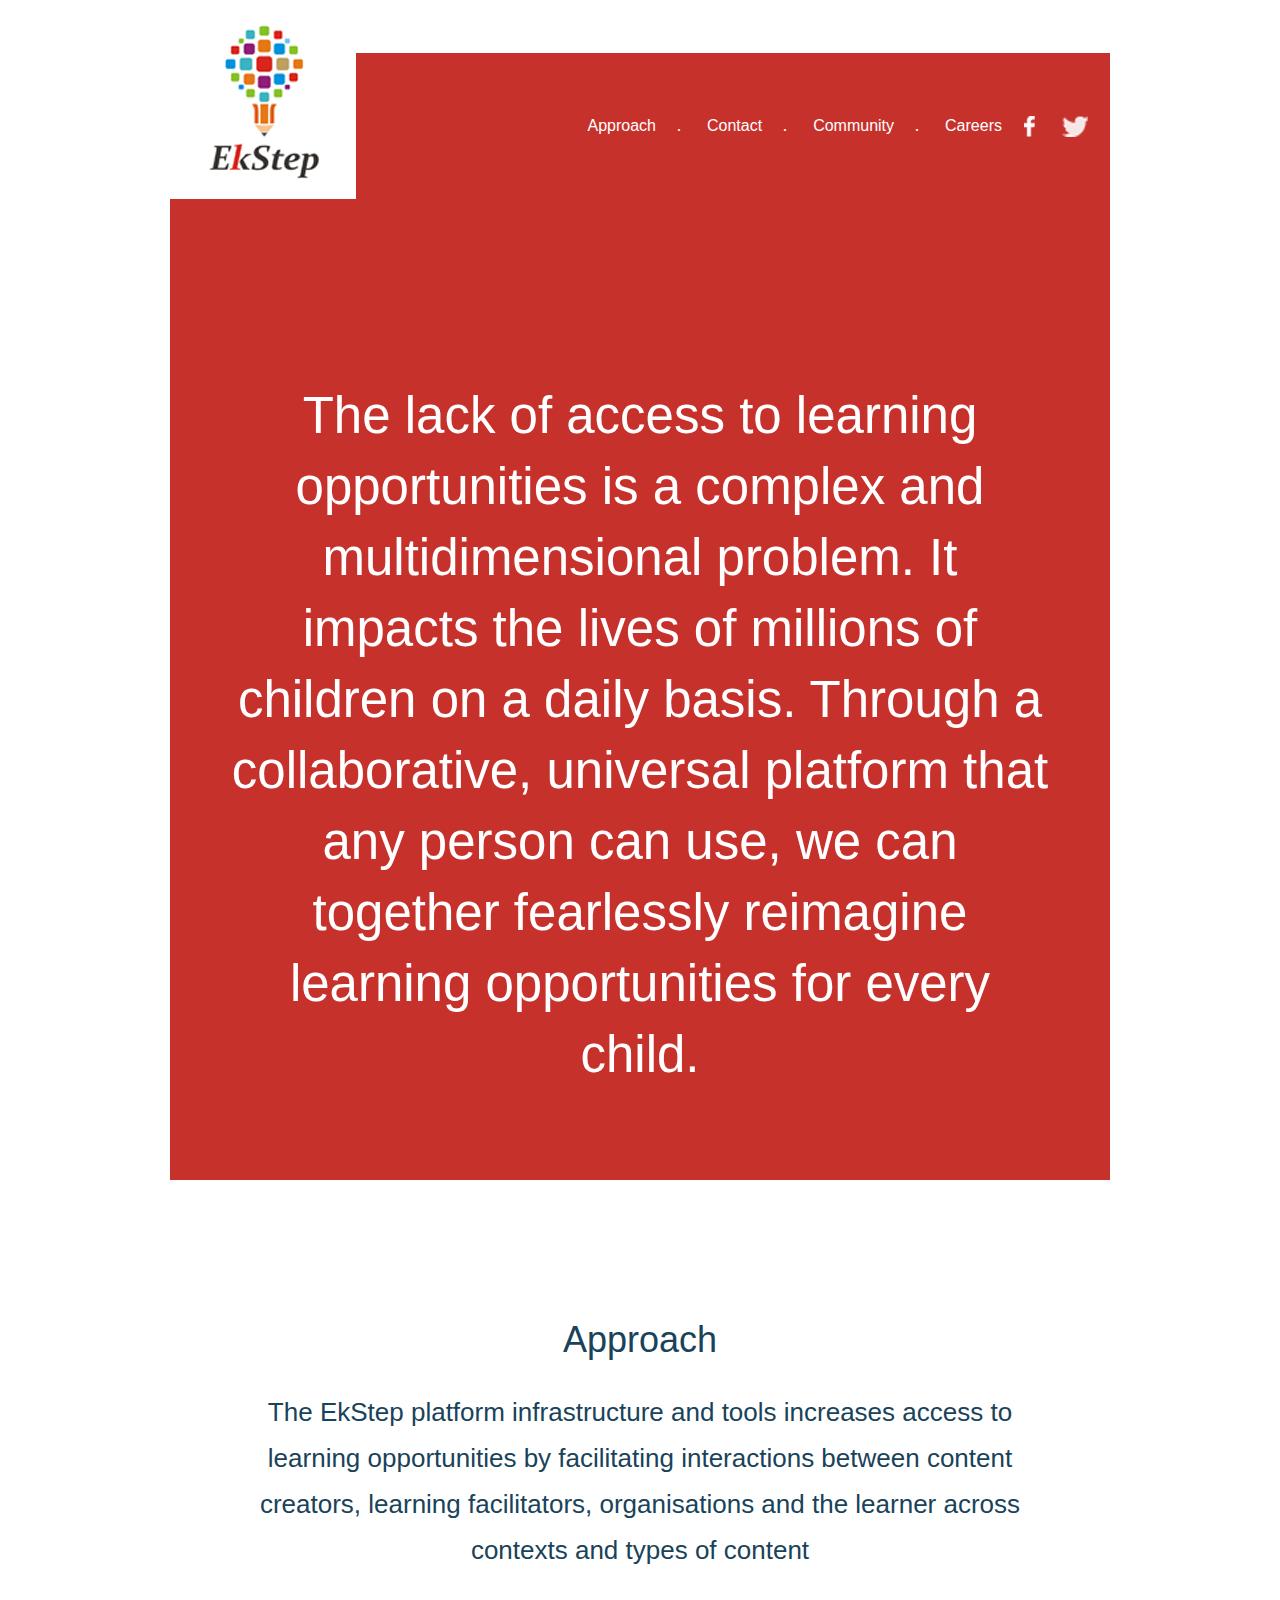
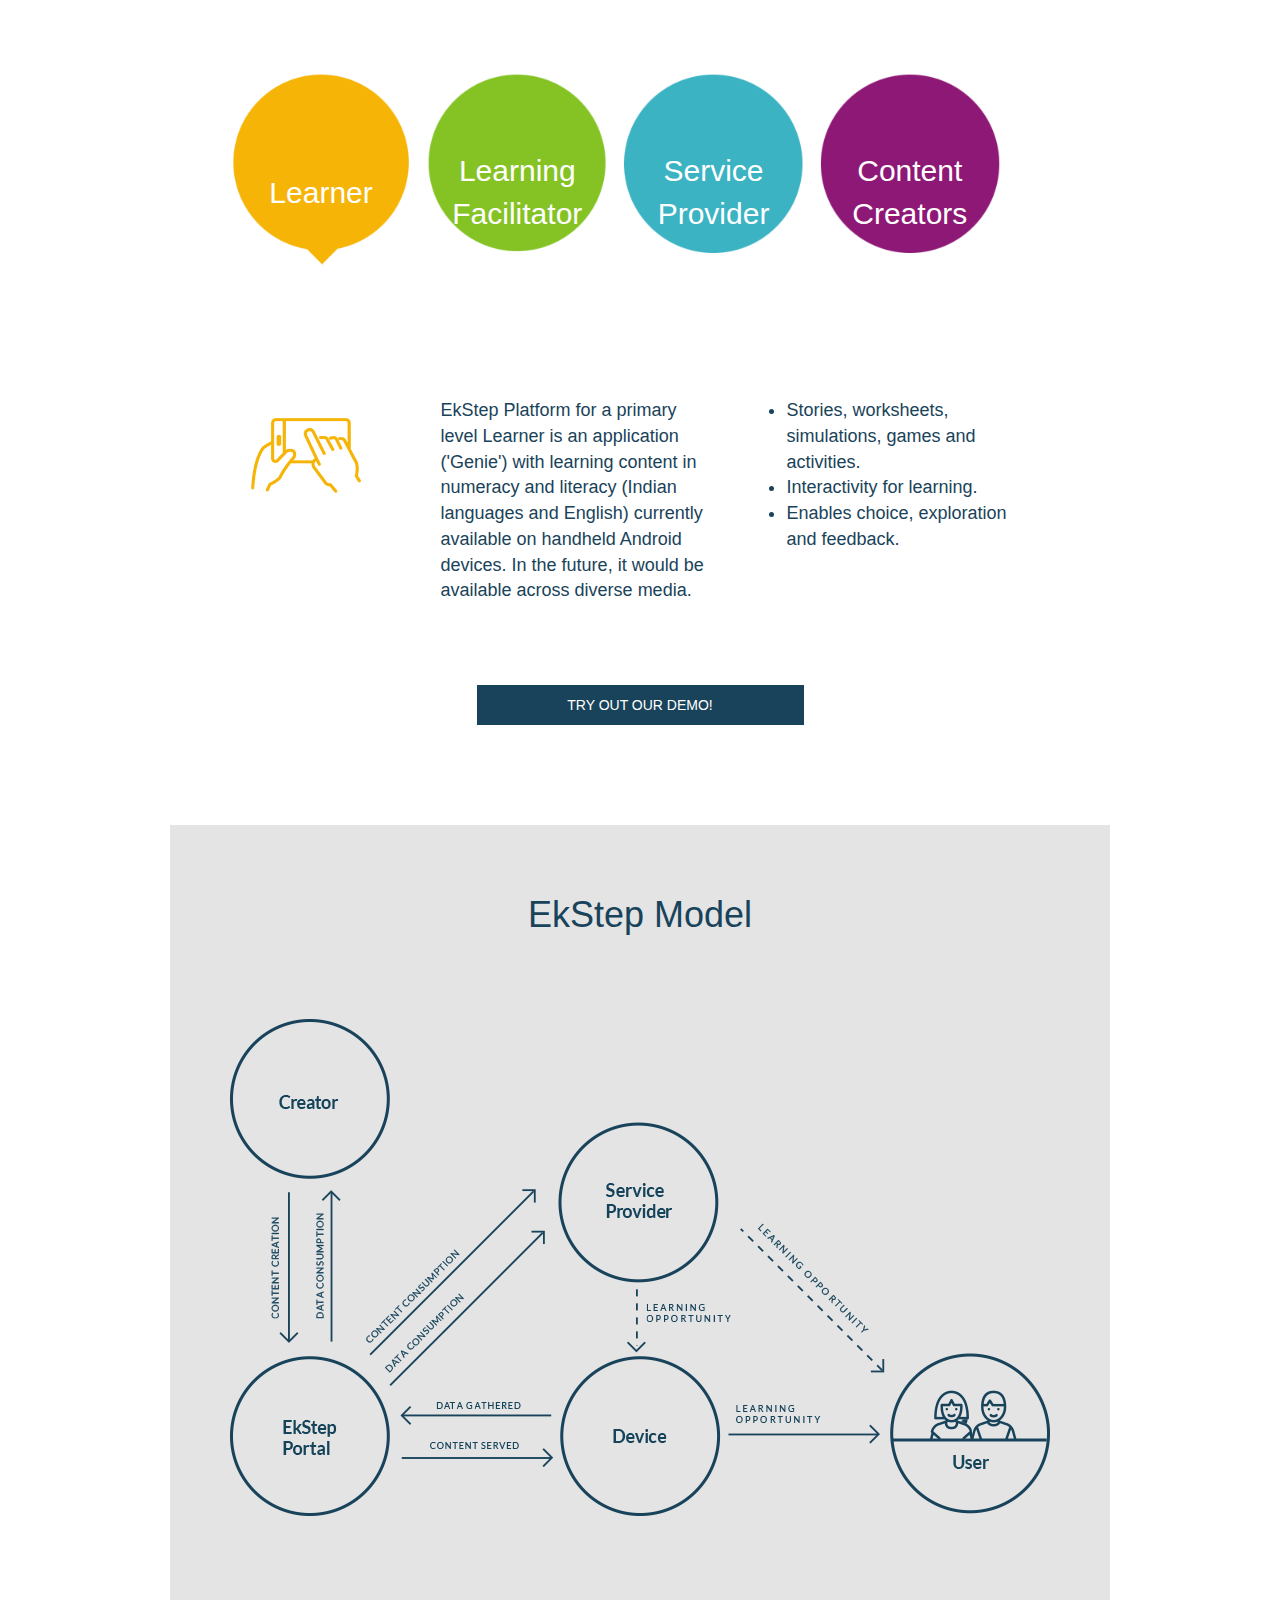
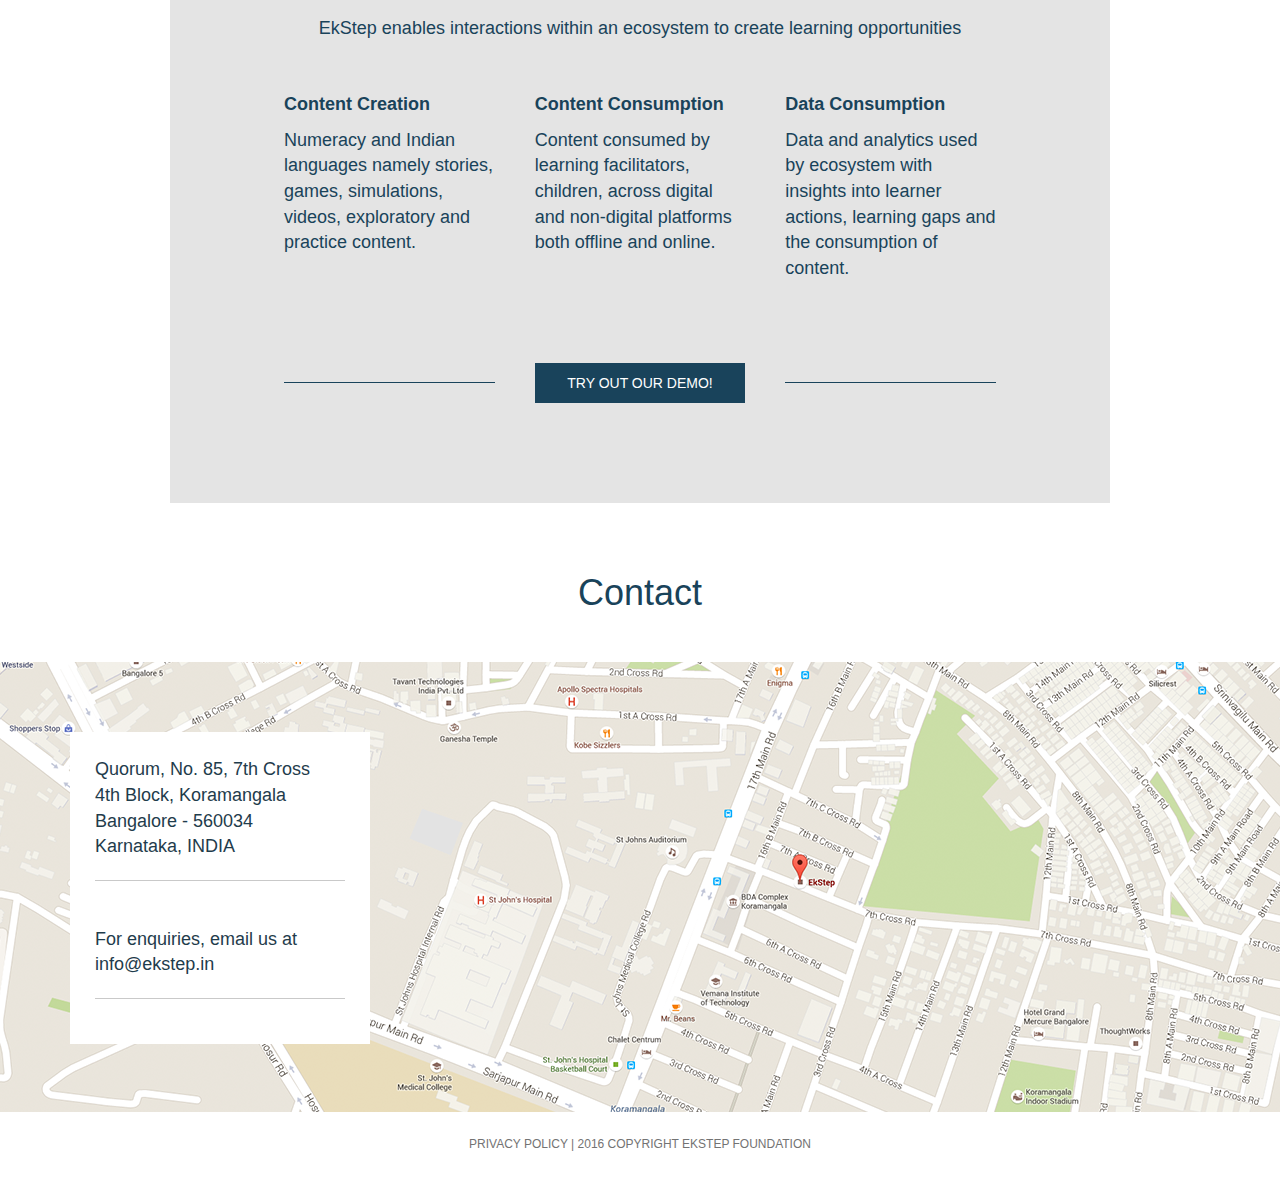
==== commit 76cdc7ef: "Careers page added with some styling additions" ====
--- a/index.html
+++ b/index.html
@@ -3,13 +3,35 @@
 	<head>
 		<meta charset="UTF-8">
         <meta content="width=device-width, initial-scale=1.0, maximum-scale=1.0, user-scalable=no" name="viewport">
+        
+          <meta name="foundry:location:language" content="en" />
+  <meta property="og:image" content="https://www.ekstep.in/images/logo.png" />
+<meta property="twitter:image" content="https://www.ekstep.in/images/logo.png" />
+<meta property="article:published_time" content="2016-03-24" />
+<meta property="article:modified_time" content="2016-06-22" />
+<meta property="article:expiration_time" content="3000-01-01" />
+
+
+	<meta property="og:title" content="Ekstep" />
+	<meta property="og:type" content="article" />
+	<meta property="og:url" content="https://www.ekstep.in" />
+	<meta property="og:description" content="" />
+	<meta property="og:site_name" content="Ekstep" />
+	<meta property="fb:admins" content="" />
+	<meta name="twitter:card" content="">
+	<meta name="twitter:url" content="https://www.ekstep.in">
+	<meta name="twitter:title" content="Ekstep">
+	<meta name="twitter:description" content="">
+	<meta name="twitter:site" content="">
+	<meta name="twitter:creator" content="">
+        
 		<title>EkStep</title>
         <link href="images/favicon.ico" rel="icon" type="image/x-icon" />
 		<link rel="stylesheet" href="assets/css/bootstrap.min.css">
 		<link rel="stylesheet" href="assets/css/style.css">
 		<script src="assets/js/jquery-1.12.3.min.js"></script>
 		<script type="text/javascript" src="assets/js/bootstrap.min.js"></script>
-       
+
         <script>
 		var tabChange = function () {
     var tabs = $('.nav-tabs > li');
@@ -34,7 +56,7 @@
     }, 15000);
 });
 		</script>
-       
+
 		<script>
 		jQuery('#Tabs a').click(function (e) {
 		  e.preventDefault()
@@ -95,7 +117,8 @@
 
 									<li class="item"><a href="#approach">Approach</a></li><li>.</li>
 									<li class="item"><a href="#contact">Contact</a></li><li>.</li>
-									<li class="item"><a href="#community">Community</a></li>
+									<li class="item"><a href="#community">Community</a></li><li>.</li>
+									<li class="item"><a href="careers.html" target="_blank">Careers</a></li>
 									<li class="item"><a href="https://www.facebook.com/EkStep-839152999463216/" target="_blank"><img src="images/facebook.png" alt="facebook"/></a></li>
 									<li class="item"><a href="https://twitter.com/eksteporg" target="_blank"><img src="images/twitter.png" alt="twitter"/></a></li>
 								</ul>
@@ -242,7 +265,8 @@
 						</div>
 					</div>
 
-				<div class="copyright"><a href="http://community.ekstep.org/data-privacy-policy" target="_blank">PRIVACY POLICY</a> | 2016 COPYRIGHT EKSTEP FOUNDATION</div>
+				<div class="copyright"><a href="privacy-policy.html" target="popup"
+  onclick="window.open('privacy-policy.html','popup','width=600,height=600'); return false;">PRIVACY POLICY</a> | 2016 COPYRIGHT EKSTEP FOUNDATION</div>
 		</footer>
 
 	</div>
--- a/assets/css/style.css
+++ b/assets/css/style.css
@@ -1,106 +1,181 @@
-.wrapper{font-family:Georgia, Arial, Helvetica;font-size:18px;}
-a.btn{text-transform:uppercase;background:#19435B;border-radius:0px;padding: 10px 40px; border:0px;font-family: 'Roboto', sans-serif;}
-img{max-width:90%; width:auto;}
-hr{border-color:#19435B !important;}
-.wrap{width: auto;    clear: both;}
-#back-top {
-    position: fixed;
-    bottom: 10px;
-    right: 23px;
-    z-index: 99999;
-}
-#back-top a {
-    width: auto;
-    background: /*#A22721*/ #000;
-    padding: 10px;
-    display: block;
-    text-align: center;
-    font: 11px/100% Arial, Helvetica, sans-serif;
-    text-transform: uppercase;
-    text-decoration: none;
-    color: #FFF;
-    -webkit-transition: 1s;
-    -moz-transition: 1s;
-    transition: 1s;
-}
-h1{font-size:40px; }
-h2{font-size:36px;font-family:Georgia, Arial, Helvetica;color:#19435A;    margin-bottom:40px;}
-#logo{position:absolute;z-index:99;}
-#header{background:#C7312C; margin-top:53px;overflow:hidden;}
-#header ul{margin-right: 10px;}
-#header ul li{line-height:135px;color:#fff;padding-left: 3px;padding-right: 3px;}
-#header ul li.dummy{display:none;}
-#header ul li a{color:#fff;font-family: 'Roboto', sans-serif; font-weight:500;font-size:/*24px*/16px;}
-
-#about {background:#C7312C;padding:60px 0 40px;}
-#about h1{width:70%; margin:0 auto; color:#fff;line-height:56px;}
-#approch{color:#19435A;text-align:center;padding:40px 0;}
-#approch > p{width:72%; margin:20px auto; line-height:35px;/*font-size:25px*/}
-#approch img{margin:20px auto; }
-#community{background:#E4E4E4;padding:40px 0;color:#19435A;text-align:center;font-family: 'Roboto', sans-serif;}
-#contact .map{
-color: #1F3C4C;
-background: url('../../images/map.png') no-repeat 50% 0%;
-height: 450px;
-position:relative;
-max-width: 1280px;
-    margin: 0 auto;
-}
-#contact{padding: 40px 0 0;}
-.contact-details{
-    position: absolute;
-    background: #fff;
-    padding: 25px;
-    max-width: 300px;
-    top: 70px;
-    left: 70px;
-    width: 100%;
-    font-family: 'Roboto', sans-serif;
-
-}
-.contact-details hr{border-color:#c9c9c9 !important;}
-.copyright{color:#737373;font-size:12px;text-transform:uppercase;text-align:center; margin:24px auto;font-family: 'Roboto', sans-serif;}
-.copyright a{color:#737373;}
-
-.tab-content{font-family: 'Roboto', sans-serif;}
-.tab-content .points{font-weight:500;}
-.nav-tabs { border: 0;font-family: 'Roboto', sans-serif;}
-.nav-tabs li {margin:0;padding:0;width:25%;}
-.nav-tabs li a div{}
-.nav-tabs li a,.nav>li>a:focus, .nav>li>a:hover,.nav-tabs>li.active>a, .nav-tabs>li.active>a:focus, .nav-tabs>li.active>a:hover {text-align: center;
-    background-color:transparent;border:0px;
-    height: 245px;
-    background-size: contain;
-    max-width: 229px;
-    margin: 0 auto;
-}
-.nav-tabs li a span{color:#fff;font-size:27px;font-weight:500;display:block; margin-top:75px;}
-
-.active .yellow{background: url('../../images/yellow-active.png') no-repeat;}
-.yellow { background: url('../../images/yellow.png') no-repeat;}
-.active .green{ background: url('../../images/green-active.png') no-repeat; }
-.green { background: url('../../images/green.png') no-repeat; }
-.active .purple{background: url('../../images/purple-active.png') no-repeat; }
-.purple { background: url('../../images/purple.png') no-repeat;}
-.active .blue{ background: url('../../images/blue-active.png') no-repeat;  }
-.blue { background: url('../../images/blue.png') no-repeat; }
-
-
-@media (max-width:991px){
-.nav-tabs li a span{margin-top:28px;}
-.nav-tabs li a span,.nav-tabs li.active a span{font-size:20px;}
-}
-@media (max-width:768px){
-.nav-tabs li a,.nav>li>a:focus, .nav>li>a:hover,.nav-tabs>li.active>a, .nav-tabs>li.active>a:focus, .nav-tabs>li.active>a:hover {height:180px;}
-/*#header ul li{display:none;}
-#header ul li.dummy {background:  url(../../images/icon-menu.png) no-repeat 10px 5px; display:block;}*/
-
-}
-@media (max-width:550px){
-#logo img{width:55%;}
-#about{padding-top:40px;}
-#about h1 { font-size: 25px; line-height: inherit;}
-.nav-tabs li a span{margin-top:17px;}
-.nav-tabs li a span,.nav-tabs li.active a span{font-size:13px;}
-.nav-tabs li a,.nav>li>a:focus, .nav>li>a:hover,.nav-tabs>li.active>a, .nav-tabs>li.active>a:focus, .nav-tabs>li.active>a:hover {height:180px;}
-}
+.wrapper{font-family:Georgia, Arial, Helvetica;font-size:18px;}
+a.btn{text-transform:uppercase;background:#19435B;border-radius:0px;padding: 10px 30px; border:0px;font-family: 'Roboto', sans-serif;margin:45px 0 100px;width:100%;max-width:327px;}
+img{max-width:100%; width:auto;}
+hr{border-color:#19435B !important;}
+.wrap{width: auto;    clear: both;}
+#back-top {
+    position: fixed;
+    bottom: 10px;
+    right: 23px;
+    z-index: 99999;
+}
+#back-top a {
+    width: auto;
+    background: #000;
+    padding: 10px;
+    display: block;
+    text-align: center;
+    font: 11px/100% Arial, Helvetica, sans-serif;
+    text-transform: uppercase;
+    text-decoration: none;
+    color: #FFF;
+    -webkit-transition: 1s;
+    -moz-transition: 1s;
+    transition: 1s;
+}
+h1{font-size: 51px; }
+h2{font-size:36px;font-family:Georgia, Arial, Helvetica;color:#19435A;    margin-bottom:30px;}
+#logo{position:absolute;z-index:99;min-height:109px; max-height:199px;}
+#header{background:#C7312C; margin-top:53px;overflow:hidden;}
+#header ul{margin:0 15px 0 0;}
+#header ul li{margin:60px 0px 61px;color:#fff;padding-left: 3px;padding-right: 3px;    min-width: 40px; text-align: center;}
+#header ul li.dummy{display:none;}
+#header ul li a{color:#fff;font-family: 'Roboto', sans-serif; font-weight:500;font-size:/*24px*/16px;}
+
+#about {background:#C7312C;padding:180px 0 90px;}
+#about h1{width:87%; margin:0 auto; color:#fff;line-height:71px;}
+#approch{color:#19435A;text-align:center;padding:120px 0 0;}
+#approch > p{width:87%; margin:20px auto; line-height:46px;}
+#approch > p.lead{font-size:26px;margin-bottom:100px;}
+#approch img{margin:20px auto; }
+
+#community{background:#E4E4E4;padding:50px 0 0;color:#19435A;text-align:center;font-family: 'Roboto', sans-serif;}
+#community img{    margin: 55px 0 100px; }
+#community > p{width: 80%;   margin: 0 auto 50px;}
+#community .col-md-4,#community .col-md-3{padding-left:20px; padding-right:20px;}
+#community .model-details{    width: 80%;   margin: 0 auto;}
+#community hr{    margin: 64px 0 100px;}
+
+#contact{padding: 50px 0 0;}
+#contact h2{margin-bottom:50px;}
+#contact .map{
+color: #1F3C4C;
+background: url('../../images/map.png') no-repeat 50% 0%;
+height: 450px;
+position:relative;
+max-width: 1280px;
+    margin: 0 auto;
+}
+.contact-details{
+    position: absolute;
+    background: #fff;
+    padding: 25px;
+    max-width: 300px;
+    top: 70px;
+    left: 70px;
+    width: 100%;
+    font-family: 'Roboto', sans-serif;
+
+}
+.contact-details hr{border-color:#c9c9c9 !important;}
+.copyright{color:#737373;font-size:12px;text-transform:uppercase;text-align:center; margin:24px auto;font-family: 'Roboto', sans-serif;}
+.copyright a{color:#737373;}
+
+.tab-content{font-family: 'Roboto', sans-serif;margin:85px auto 0; max-width:87%;}
+.tab-content .points{font-weight:500;}
+.tab-content .col-md-4{padding-left:20px; padding-right:20px;}
+.tab-pane{-webkit-padding-start: 20px;  padding-left: 20px;}
+.nav-tabs { border: 0;font-family: 'Roboto', sans-serif;width: 87%;margin: 0 auto;}
+.nav-tabs li {margin:0 2% 0 0;padding:0;width:22%;display:table;}
+.nav-tabs li a,.nav>li>a:focus, .nav>li>a:hover,.nav-tabs>li.active>a, .nav-tabs>li.active>a:focus, .nav-tabs>li.active>a:hover {text-align: center;
+    background-color:transparent;border:0px;
+    height: 240px;
+    background-size: contain;
+    max-width: 225px;
+	display:table-cell; vertical-align:middle;
+}
+.nav-tabs li a span{color:#fff;font-size:30px;font-weight:500;}
+
+.active .yellow{background: url('../../images/yellow-active.png') no-repeat;}
+.yellow { background: url('../../images/yellow.png') no-repeat;}
+.active .green{ background: url('../../images/green-active.png') no-repeat; }
+.green { background: url('../../images/green.png') no-repeat; }
+.active .purple{background: url('../../images/purple-active.png') no-repeat; }
+.purple { background: url('../../images/purple.png') no-repeat;}
+.active .blue{ background: url('../../images/blue-active.png') no-repeat;  }
+.blue { background: url('../../images/blue.png') no-repeat; }
+
+/*Other pages*/
+.header.grey{    background: #f1f1f1;
+    margin-top: 53px;
+    overflow: hidden;
+    height: 146px;
+}
+.greybox{background:#f1f1f1;padding:20px 30px;min-height:400px;font-family: 'Roboto', sans-serif;}
+
+
+@media (max-width:991px){
+.nav-tabs li a span,.nav-tabs li.active a span{font-size:20px;}
+}
+@media (max-width:768px){
+.container{width:auto;}
+#logo img{width:55%;}
+#header ul li{margin: 60px 0 10px;}
+.nav-tabs {width:100%;}
+.nav-tabs li a,.nav>li>a:focus, .nav>li>a:hover,.nav-tabs>li.active>a, .nav-tabs>li.active>a:focus, .nav-tabs>li.active>a:hover {height:145px;max-width:105px;}
+.nav-tabs li a span,.nav-tabs li.active a span{font-size:15px;}
+#community img{  max-width:80%;}
+.header.grey{height:80px;}
+}
+@media (max-width:600px){
+
+#about{padding-top:40px;}
+#about h1 { font-size: 25px; line-height: inherit;}
+.nav-tabs li a span,.nav-tabs li.active a span{font-size:13px;}
+.nav-tabs li a,.nav>li>a:focus, .nav>li>a:hover,.nav-tabs>li.active>a, .nav-tabs>li.active>a:focus, .nav-tabs>li.active>a:hover {height: 95px;    max-width: 90px;}
+}
+
+.fade{
+	animation-name: slideLeft;
+	-webkit-animation-name: slideLeft;
+
+	animation-duration: 1s;
+	-webkit-animation-duration: 1s;
+
+	animation-timing-function: ease-in-out;
+	-webkit-animation-timing-function: ease-in-out;
+
+	visibility: visible !important;
+
+	}
+@keyframes slideLeft {
+	0% {
+		transform: translateX(150%);
+	}
+	50%{
+		transform: translateX(-8%);
+	}
+	65%{
+		transform: translateX(4%);
+	}
+	80%{
+		transform: translateX(-4%);
+	}
+	95%{
+		transform: translateX(2%);
+	}
+	100% {
+		transform: translateX(0%);
+	}
+}
+
+@-webkit-keyframes slideLeft {
+	0% {
+		-webkit-transform: translateX(150%);
+	}
+	50%{
+		-webkit-transform: translateX(-8%);
+	}
+	65%{
+		-webkit-transform: translateX(4%);
+	}
+	80%{
+		-webkit-transform: translateX(-4%);
+	}
+	95%{
+		-webkit-transform: translateX(2%);
+	}
+	100% {
+		-webkit-transform: translateX(0%);
+	}
+}
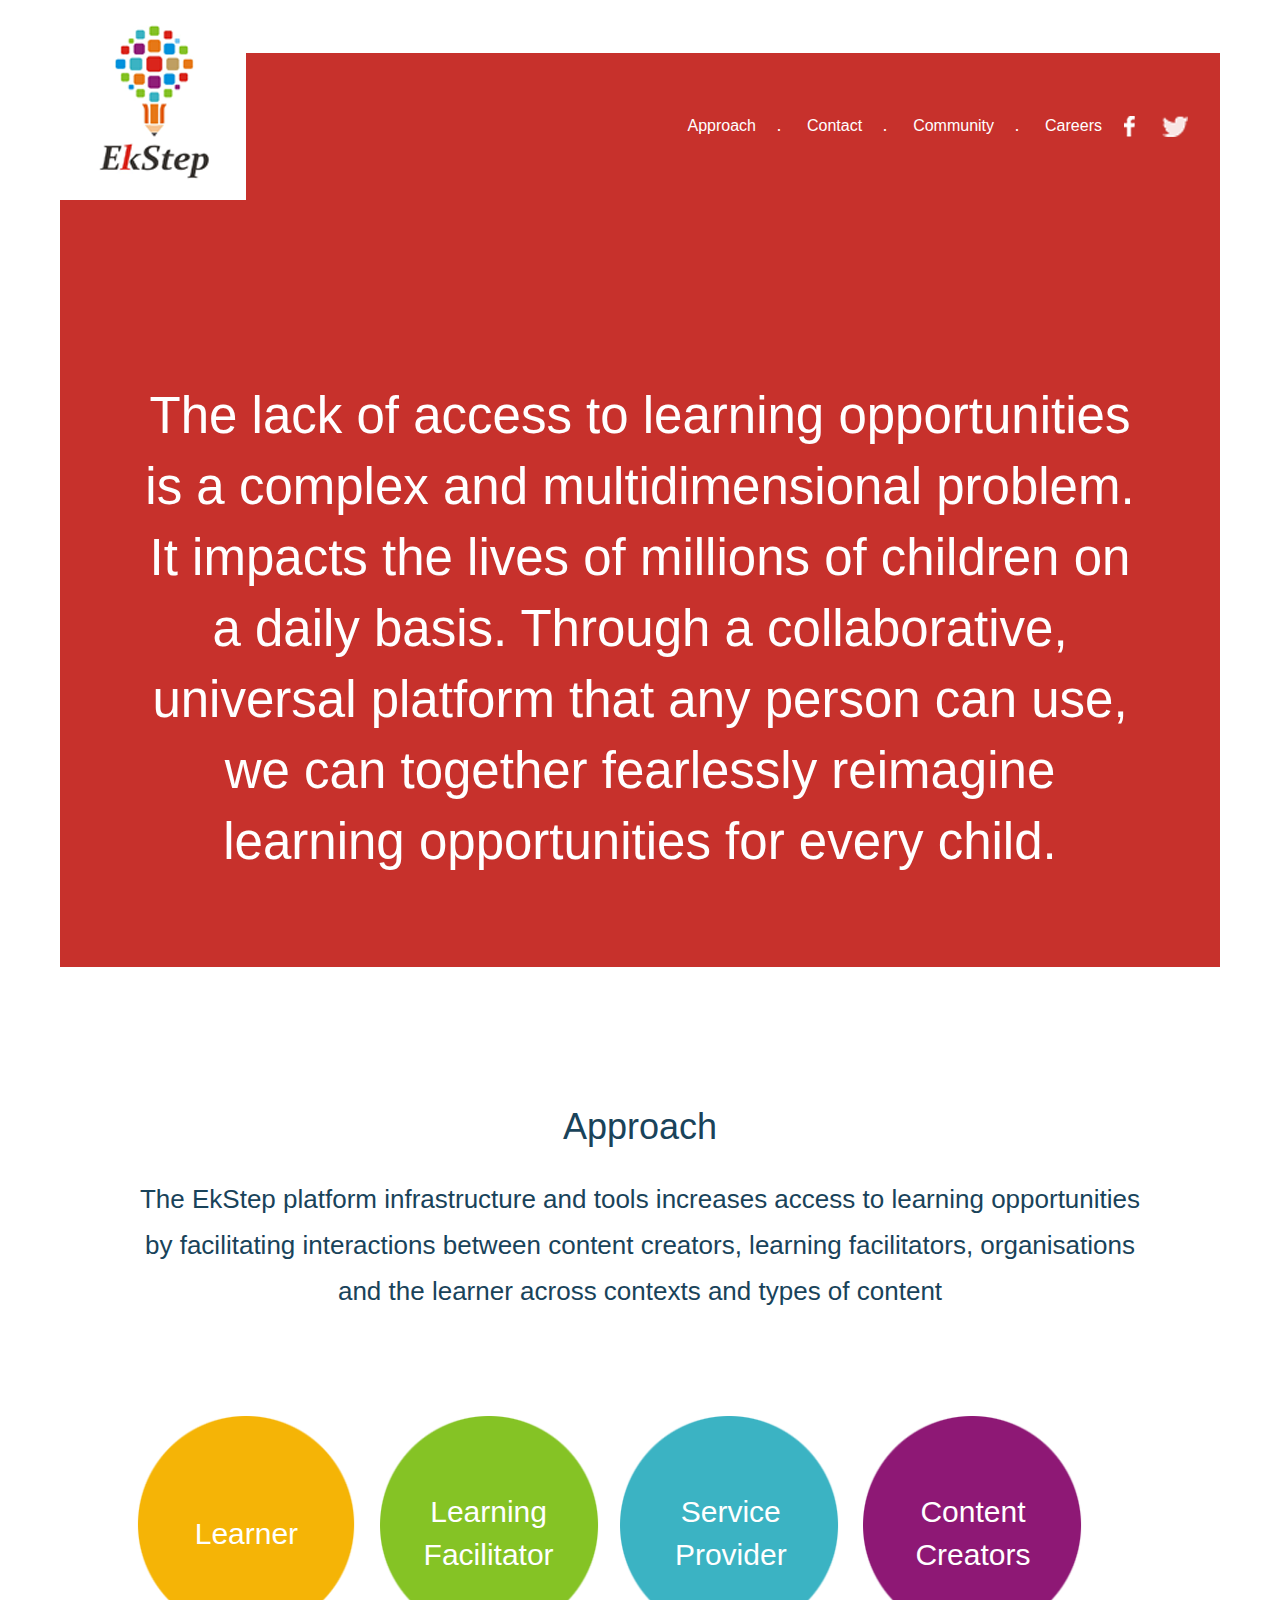
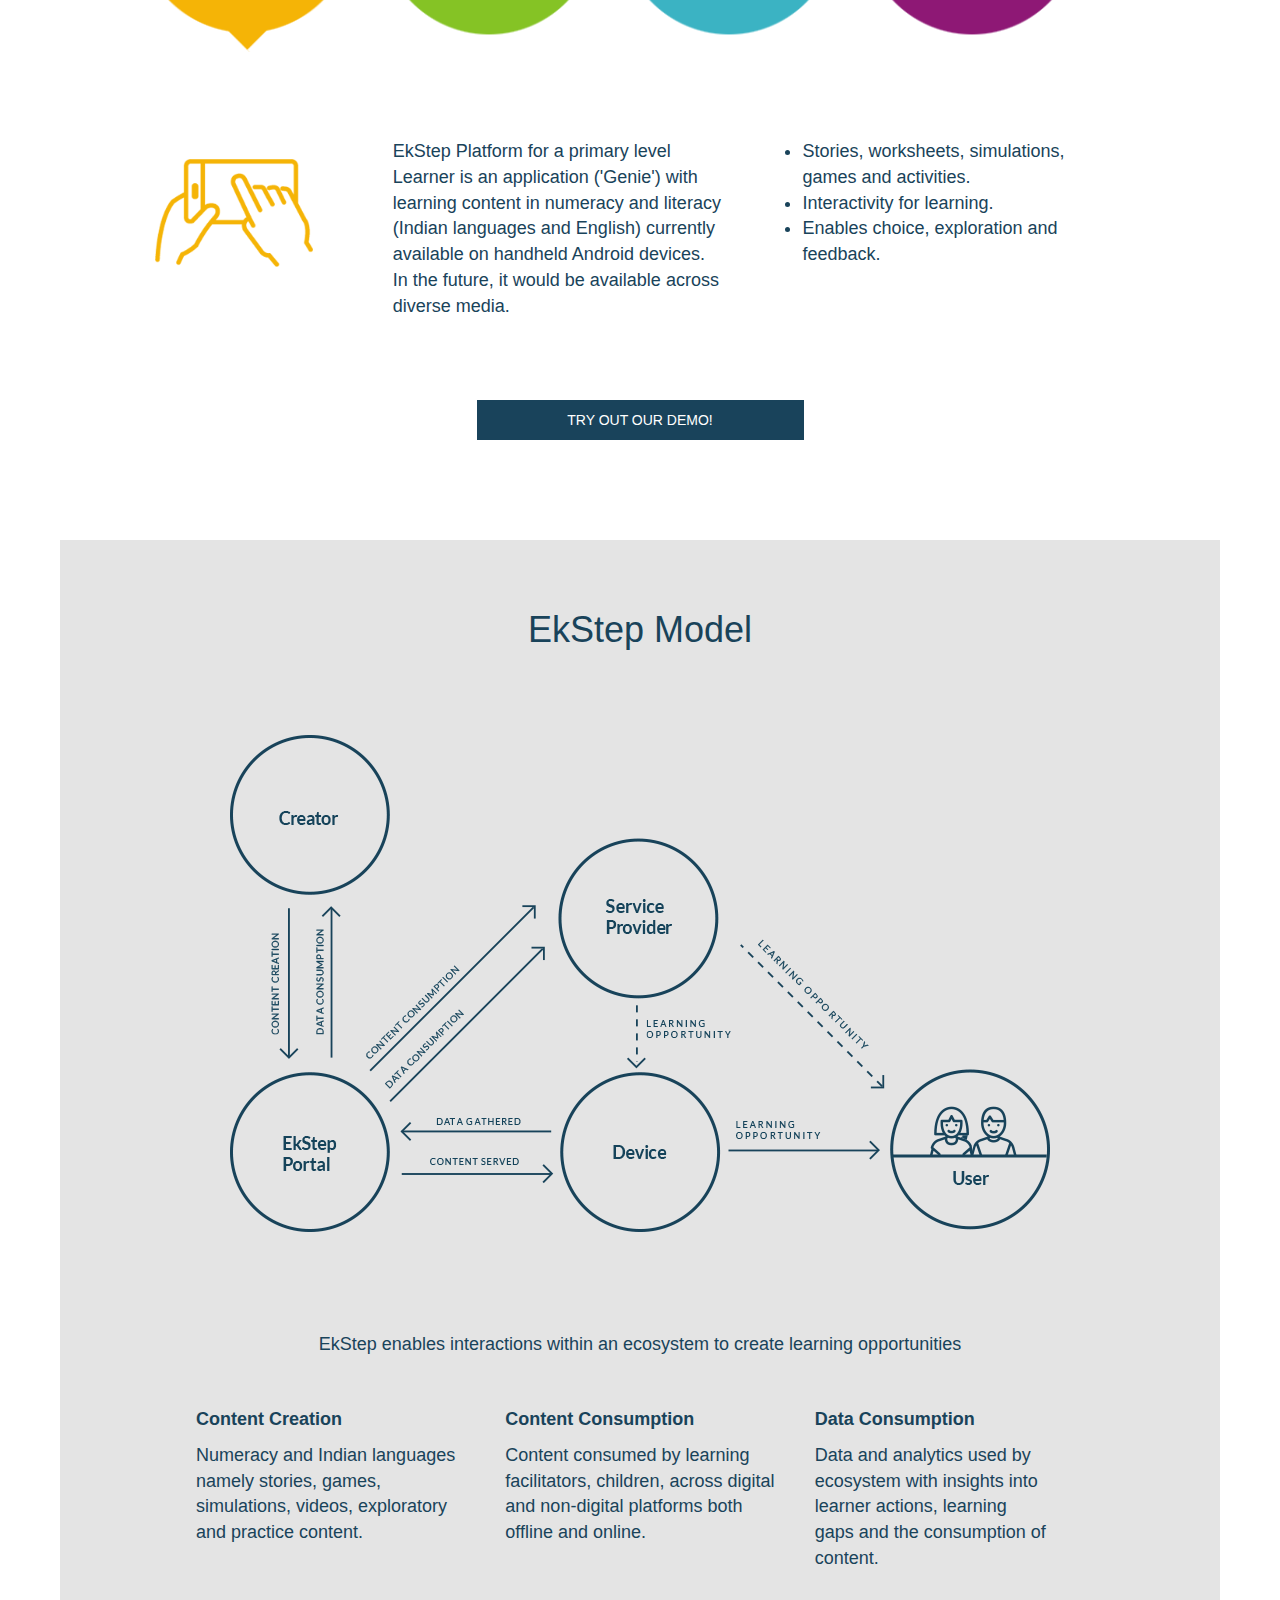
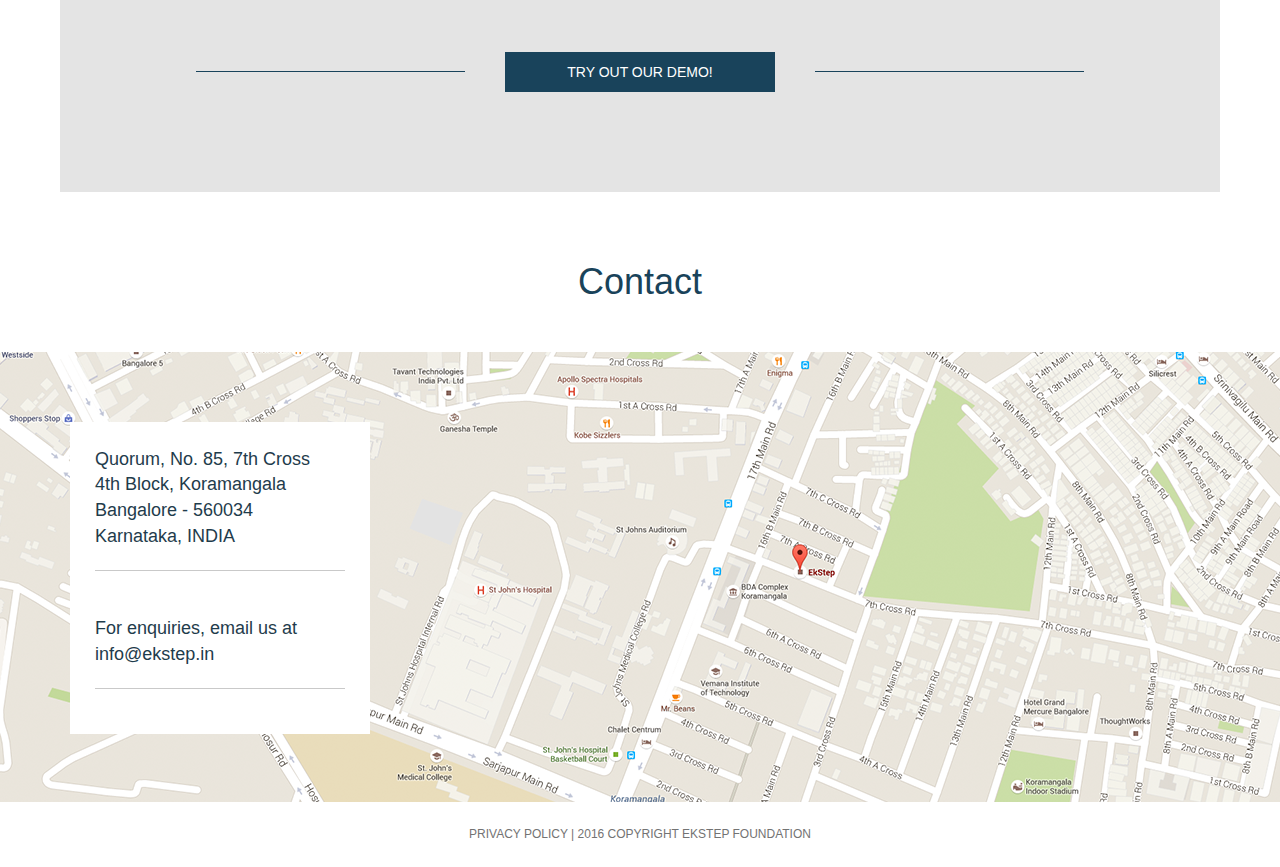
==== commit be86565b: "careers page changes for responsive screens" ====
--- a/index.html
+++ b/index.html
@@ -3,7 +3,7 @@
 	<head>
 		<meta charset="UTF-8">
         <meta content="width=device-width, initial-scale=1.0, maximum-scale=1.0, user-scalable=no" name="viewport">
-        
+
           <meta name="foundry:location:language" content="en" />
   <meta property="og:image" content="https://www.ekstep.in/images/logo.png" />
 <meta property="twitter:image" content="https://www.ekstep.in/images/logo.png" />
@@ -24,7 +24,7 @@
 	<meta name="twitter:description" content="">
 	<meta name="twitter:site" content="">
 	<meta name="twitter:creator" content="">
-        
+
 		<title>EkStep</title>
         <link href="images/favicon.ico" rel="icon" type="image/x-icon" />
 		<link rel="stylesheet" href="assets/css/bootstrap.min.css">
@@ -109,26 +109,36 @@
 		<p id="back-top"><a href="#top"><img src="images/up-arrow.png"  alt="Back to Top"></a></p>
 		<div class="wrapper">
 			<div class="container">
-				<div class="row"><div class="col-md-12 col-xs-12">
-					<div id="logo" class=""><img src="images/logo.png" alt="EkStep"/></div>
-					<div id="header">
-
-								<ul class="list-inline pull-right" >
-
-									<li class="item"><a href="#approach">Approach</a></li><li>.</li>
-									<li class="item"><a href="#contact">Contact</a></li><li>.</li>
-									<li class="item"><a href="#community">Community</a></li><li>.</li>
-									<li class="item"><a href="careers.html" target="_blank">Careers</a></li>
-									<li class="item"><a href="https://www.facebook.com/EkStep-839152999463216/" target="_blank"><img src="images/facebook.png" alt="facebook"/></a></li>
-									<li class="item"><a href="https://twitter.com/eksteporg" target="_blank"><img src="images/twitter.png" alt="twitter"/></a></li>
-								</ul>
+				<div class="row">
+					<div class="col-md-12 col-xs-12">
+						<div id="logo" class=""><img src="images/logo.png" alt="EkStep"/></div>
+						<div id="header">
+								<div class="collapsible-menu text-right">
+									<button class="btn" type="button" data-toggle="collapse" data-target="#menu_collapse" aria-expanded="false" aria-controls="menu_collapse">
+									  Menu
+									</button>
+									<ul id="menu_collapse" class="collapse">
+										<li class="item"><a href="#approach">Approach</a></li>
+										<li class="item"><a href="#contact">Contact</a></li>
+										<li class="item"><a href="#community">Community</a></li>
+										<li class="item"><a href="careers.html" target="_blank">Careers</a></li>
+										<li class="item"><a href="https://www.facebook.com/EkStep-839152999463216/" target="_blank"><img src="images/facebook.png" alt="facebook"/></a></li>
+										<li class="item"><a href="https://twitter.com/eksteporg" target="_blank"><img src="images/twitter.png" alt="twitter"/></a></li>
+									</ul>
+								</div>
+								<ul id="menu" class="list-inline pull-right" >
+										<li class="item"><a href="#approach">Approach</a></li><li>.</li>
+										<li class="item"><a href="#contact">Contact</a></li><li>.</li>
+										<li class="item"><a href="#community">Community</a></li><li>.</li>
+										<li class="item"><a href="careers.html" target="_blank">Careers</a></li>
+										<li class="item"><a href="https://www.facebook.com/EkStep-839152999463216/" target="_blank"><img src="images/facebook.png" alt="facebook"/></a></li>
+										<li class="item"><a href="https://twitter.com/eksteporg" target="_blank"><img src="images/twitter.png" alt="twitter"/></a></li>
+									</ul>
+						</div>
+						<div id="about" class="text-center">
+							<h1>The lack of access to learning opportunities is a complex and multidimensional problem. It impacts the lives of millions of children on a daily basis. Through a collaborative, universal platform that any person can use, we can together fearlessly reimagine learning opportunities for every child.</h1>
+						</div>
 					</div>
-				</div></div>
-
-				<div class="row" >
-					<div class="col-md-12 col-xs-12"><div id="about" class="text-center">
-						<h1>The lack of access to learning opportunities is a complex and multidimensional problem. It impacts the lives of millions of children on a daily basis. Through a collaborative, universal platform that any person can use, we can together fearlessly reimagine learning opportunities for every child.</h1>
-					</div></div>
 				</div>
 
 				<div class="row">
--- a/assets/css/style.css
+++ b/assets/css/style.css
@@ -1,5 +1,17 @@
-.wrapper{font-family:Georgia, Arial, Helvetica;font-size:18px;}
+.wrapper{font-family:Georgia, Arial, Helvetica;font-size:18px;    overflow-x: hidden;}
 a.btn{text-transform:uppercase;background:#19435B;border-radius:0px;padding: 10px 30px; border:0px;font-family: 'Roboto', sans-serif;margin:45px 0 100px;width:100%;max-width:327px;}
+.btn-bordered{
+	border: 2px #fff solid;
+    font-size: 16px;
+    text-transform: capitalize;
+    padding: 10px 30px;
+    color: #fff;
+}
+.btn-bordered:hover,.btn-bordered:focus{
+    color: #333;
+    background:#f2f2f2; border-color:#f2f2f2;
+    text-decoration:none;
+}
 img{max-width:100%; width:auto;}
 hr{border-color:#19435B !important;}
 .wrap{width: auto;    clear: both;}
@@ -24,13 +36,28 @@
     transition: 1s;
 }
 h1{font-size: 51px; }
-h2{font-size:36px;font-family:Georgia, Arial, Helvetica;color:#19435A;    margin-bottom:30px;}
+h2{font-size:36px;color:#19435A;    margin-bottom:30px;}
+h3{font-size:30px;}
 #logo{position:absolute;z-index:99;min-height:109px; max-height:199px;}
-#header{background:#C7312C; margin-top:53px;overflow:hidden;}
+#header{background:#C7312C; margin-top:53px;overflow:hidden;margin-left:186px;padding: 0 10px;}
 #header ul{margin:0 15px 0 0;}
 #header ul li{margin:60px 0px 61px;color:#fff;padding-left: 3px;padding-right: 3px;    min-width: 40px; text-align: center;}
 #header ul li.dummy{display:none;}
 #header ul li a{color:#fff;font-family: 'Roboto', sans-serif; font-weight:500;font-size:/*24px*/16px;}
+#header ul li.facebook a span.white, #header ul li.twitter a span.white{display:block;}
+#header ul li.facebook a span.grey, #header ul li.twitter a span.grey{display:none;}
+#header .collapsible-menu{margin:0;position:relative;font-family: 'Roboto', sans-serif;}
+#header .collapsible-menu button{background:#333;color:#fff;}
+#header .collapsible-menu ul li{margin:0;text-align:left;list-style: none;}
+#header #menu_collapse{
+	background:#333;color:#fff;    margin: 0;
+    width: 150px;
+    position: absolute;
+    right: 0;
+    top: 34px;
+    padding:10px;
+    }
+#header .collapsible-menu ul li a{color:#fff !important; }
 
 #about {background:#C7312C;padding:180px 0 90px;}
 #about h1{width:87%; margin:0 auto; color:#fff;line-height:71px;}
@@ -96,33 +123,56 @@
 .blue { background: url('../../images/blue.png') no-repeat; }
 
 /*Other pages*/
-.header.grey{    background: #f1f1f1;
-    margin-top: 53px;
-    overflow: hidden;
+body.background .text-white p{color:#333;    margin-top: 160px;   margin-bottom: 50px;}
+body.background .text-grey{color:#333;}
+body.background .wrapper{background: url('../../images/background/bg-2.jpg') no-repeat 0 155px; background-size:100%;}
+body.background div{color:#fff; font-family: 'Roboto', sans-serif;}
+body.background #header{
+    /*overflow: hidden;*/ background:none;
     height: 146px;
 }
-.greybox{background:#f1f1f1;padding:20px 30px;min-height:400px;font-family: 'Roboto', sans-serif;}
+body.background #header ul li a,body.background #header ul li{color:#333;}
+body.background #header ul li.facebook a span.white,body.background #header ul li.twitter a span.white{display:none;}
+body.background #header ul li.facebook a span.grey, body.background #header ul li.twitter a span.grey{display:block;}
+body.background .pageheading{margin-top:37%;}
 
 
 @media (max-width:991px){
+body.background .pageheading{margin-top:30%;}
 .nav-tabs li a span,.nav-tabs li.active a span{font-size:20px;}
+#header ul li{margin: 20px 0 10px;}
+}
+@media (min-width:769px){
+.container{width:auto;}
+#header .collapsible-menu{display:none;}
+body.background .text-white p{color:#fff;margin-top:0;margin-bottom:100px;}
 }
 @media (max-width:768px){
-.container{width:auto;}
+.container{width:auto;margin: 0;  padding: 0 20px;}
 #logo img{width:55%;}
-#header ul li{margin: 60px 0 10px;}
+#header{margin-top:20px;height:100px;margin-left:0;overflow:visible;padding-top: 30px;}
+#header #menu{display:none;}
 .nav-tabs {width:100%;}
 .nav-tabs li a,.nav>li>a:focus, .nav>li>a:hover,.nav-tabs>li.active>a, .nav-tabs>li.active>a:focus, .nav-tabs>li.active>a:hover {height:145px;max-width:105px;}
 .nav-tabs li a span,.nav-tabs li.active a span{font-size:15px;}
 #community img{  max-width:80%;}
-.header.grey{height:80px;}
+body.background .wrapper{background: url('../../images/background/bg-2.jpg') no-repeat 0 90px;background-size:100%;}
+body.background .pageheading{margin-top:20%;}
+body.background .text-white p {margin-top:115px;}
+#header ul li.facebook a span.white, #header ul li.twitter a span.white,
+body.background #header ul li.facebook a span.white, body.background #header ul li.twitter a span.white{display:block;}
 }
 @media (max-width:600px){
-
 #about{padding-top:40px;}
 #about h1 { font-size: 25px; line-height: inherit;}
 .nav-tabs li a span,.nav-tabs li.active a span{font-size:13px;}
 .nav-tabs li a,.nav>li>a:focus, .nav>li>a:hover,.nav-tabs>li.active>a, .nav-tabs>li.active>a:focus, .nav-tabs>li.active>a:hover {height: 95px;    max-width: 90px;}
+body.background .pageheading{margin-top:10%;}
+body.background .text-white p {margin-top:60px;}
+}
+@media (max-width:523px){
+body.background .pageheading{margin-top:10%;font-size: 25px;}
+body.background .text-white p {margin-top:60px;}
 }
 
 .fade{
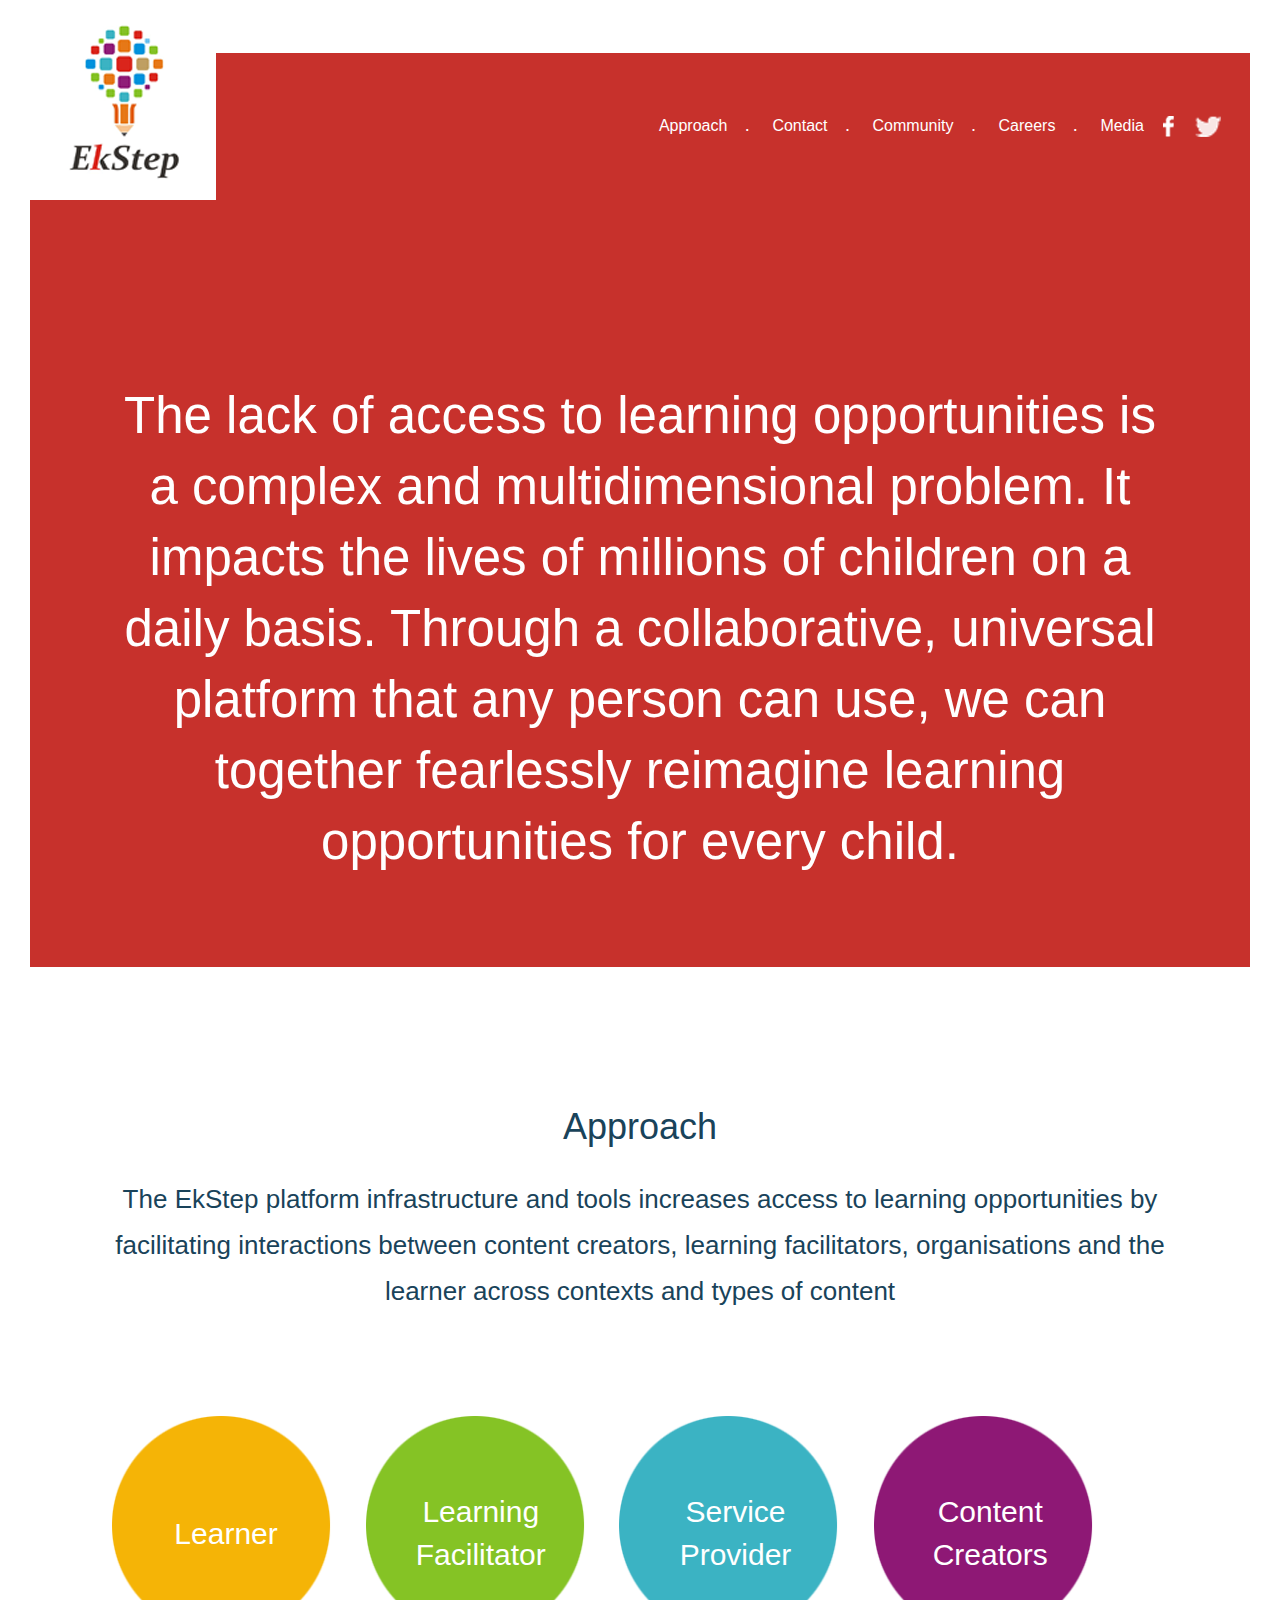
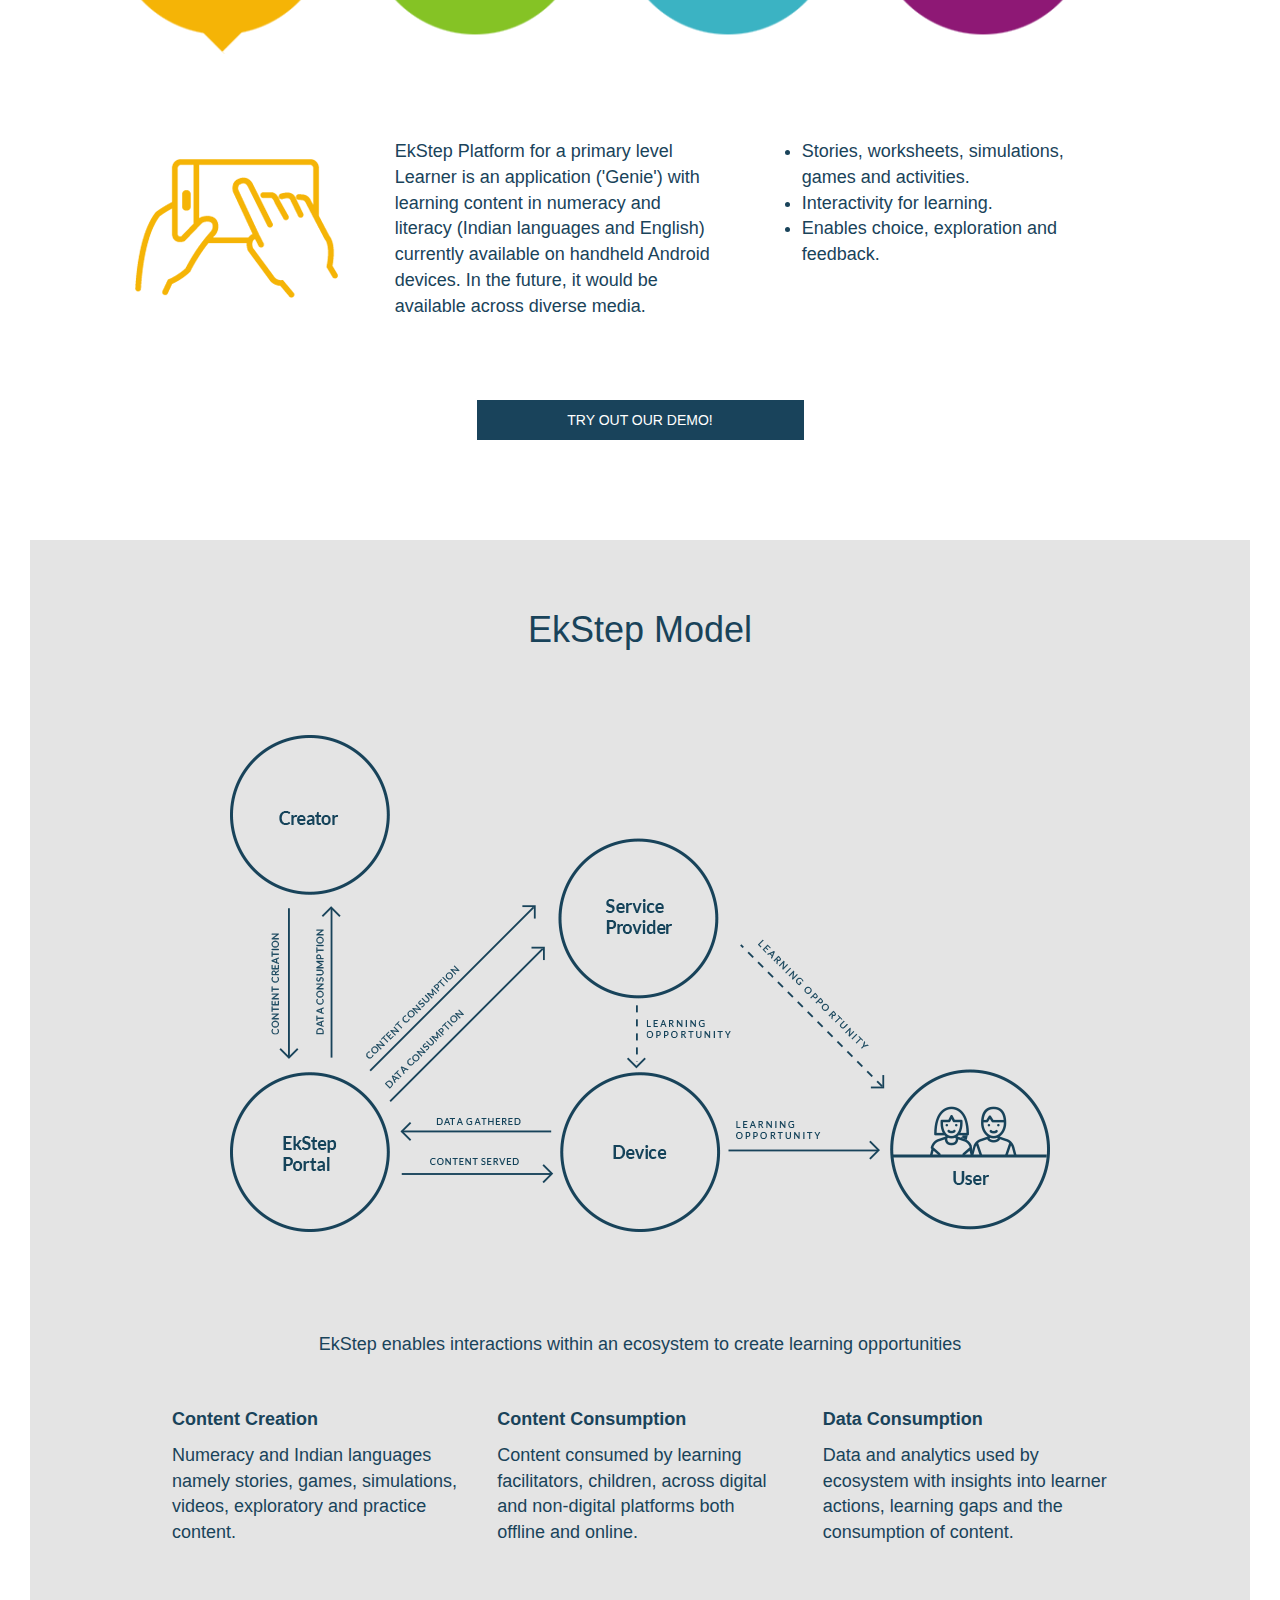
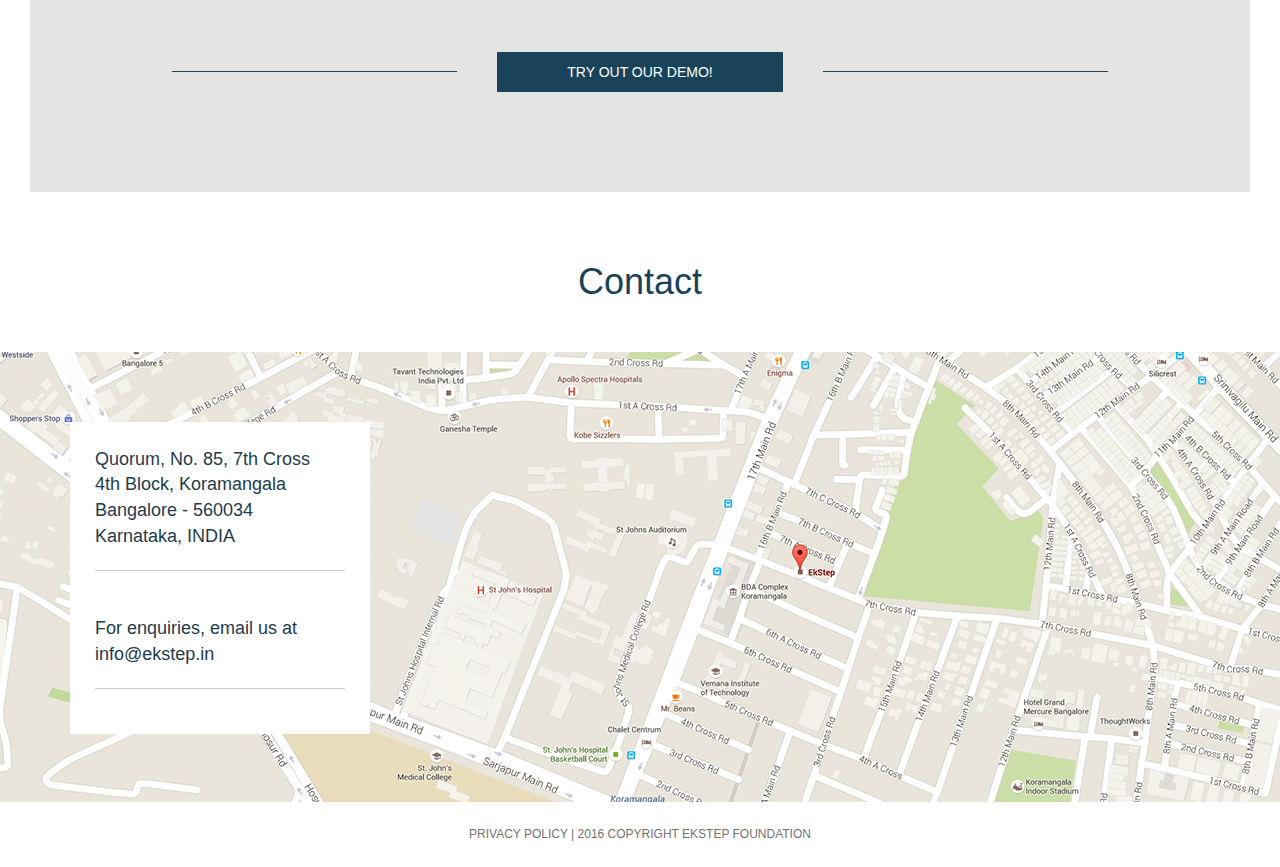
==== commit abfbe0ff: "Added media section" ====
--- a/index.html
+++ b/index.html
@@ -122,6 +122,7 @@
 										<li class="item"><a href="#contact">Contact</a></li>
 										<li class="item"><a href="#community">Community</a></li>
 										<li class="item"><a href="careers.html" target="_blank">Careers</a></li>
+										<li class="item"><a href="media.html" target="_blank">Media</a></li>
 										<li class="item"><a href="https://www.facebook.com/EkStep-839152999463216/" target="_blank"><img src="images/facebook.png" alt="facebook"/></a></li>
 										<li class="item"><a href="https://twitter.com/eksteporg" target="_blank"><img src="images/twitter.png" alt="twitter"/></a></li>
 									</ul>
@@ -130,7 +131,8 @@
 										<li class="item"><a href="#approach">Approach</a></li><li>.</li>
 										<li class="item"><a href="#contact">Contact</a></li><li>.</li>
 										<li class="item"><a href="#community">Community</a></li><li>.</li>
-										<li class="item"><a href="careers.html" target="_blank">Careers</a></li>
+										<li class="item"><a href="careers.html" target="_blank">Careers</a></li><li>.</li>
+										<li class="item"><a href="media.html" target="_blank">Media</a></li>
 										<li class="item"><a href="https://www.facebook.com/EkStep-839152999463216/" target="_blank"><img src="images/facebook.png" alt="facebook"/></a></li>
 										<li class="item"><a href="https://twitter.com/eksteporg" target="_blank"><img src="images/twitter.png" alt="twitter"/></a></li>
 									</ul>
@@ -228,7 +230,7 @@
 								</div>
 							</div>
 						</div>
-						<a href="http://community.ekstep.org" class="btn btn-primary" target="_blank">Try out our demo!</a>
+						<a href="https://community.ekstep.in" class="btn btn-primary" target="_blank">Try out our demo!</a>
 					</div></div>
 				</div>
 
@@ -248,7 +250,7 @@
 						<div class="row model-details">
 
 							<div class="col-md-4 col-sm-4 hidden-xs "><hr></div>
-							<div class="col-md-4 col-sm-4 col-xs-12"><a href="http://community.ekstep.org" class="btn btn-primary" target="_blank">Try out our demo!</a></div>
+							<div class="col-md-4 col-sm-4 col-xs-12"><a href="https://community.ekstep.in" class="btn btn-primary" target="_blank">Try out our demo!</a></div>
 							<div class="col-md-4 col-sm-4 hidden-xs "><hr></div>
 
 						</div>
--- a/assets/css/style.css
+++ b/assets/css/style.css
@@ -35,13 +35,13 @@
     -moz-transition: 1s;
     transition: 1s;
 }
-h1{font-size: 51px; }
+h1{font-size: 51px; font-family: 'Roboto', sans-serif;}
 h2{font-size:36px;color:#19435A;    margin-bottom:30px;}
 h3{font-size:30px;}
 #logo{position:absolute;z-index:99;min-height:109px; max-height:199px;}
 #header{background:#C7312C; margin-top:53px;overflow:hidden;margin-left:186px;padding: 0 10px;}
 #header ul{margin:0 15px 0 0;}
-#header ul li{margin:60px 0px 61px;color:#fff;padding-left: 3px;padding-right: 3px;    min-width: 40px; text-align: center;}
+#header ul li{margin:60px 0px 61px;color:#fff;padding-left: 3px;padding-right: 3px;    min-width: 34px; text-align: center;}
 #header ul li.dummy{display:none;}
 #header ul li a{color:#fff;font-family: 'Roboto', sans-serif; font-weight:500;font-size:/*24px*/16px;}
 #header ul li.facebook a span.white, #header ul li.twitter a span.white{display:block;}
@@ -56,11 +56,12 @@
     right: 0;
     top: 34px;
     padding:10px;
+    z-index: 99;
     }
 #header .collapsible-menu ul li a{color:#fff !important; }
 
 #about {background:#C7312C;padding:180px 0 90px;}
-#about h1{width:87%; margin:0 auto; color:#fff;line-height:71px;}
+#about h1{width:87%; margin:0 auto; color:#fff;line-height:71px;font-family:Georgia, Arial, Helvetica;}
 #approch{color:#19435A;text-align:center;padding:120px 0 0;}
 #approch > p{width:87%; margin:20px auto; line-height:46px;}
 #approch > p.lead{font-size:26px;margin-bottom:100px;}
@@ -122,58 +123,90 @@
 .active .blue{ background: url('../../images/blue-active.png') no-repeat;  }
 .blue { background: url('../../images/blue.png') no-repeat; }
 
+div.sidemenu,body.background div.sidemenu{color:#333;}
+div.sidemenu .sidemenu_title{font-weight:bold;}
+div.sidemenu ul{padding:0;}
+div.sidemenu ul li{list-style:none;background:#f2f2f2;padding:10px;margin:10px 0;}
+div.sidemenu a{color:#333;}
+
 /*Other pages*/
-body.background .text-white p{color:#333;    margin-top: 160px;   margin-bottom: 50px;}
+body.background .text-white p{color:#333;    margin-top: 140px;   margin-bottom: 50px;}
 body.background .text-grey{color:#333;}
-body.background .wrapper{background: url('../../images/background/bg-2.jpg') no-repeat 0 155px; background-size:100%;}
+body.background .wrapper{background: url('../../images/background/bg-2.jpg') no-repeat 0 129px; background-size:100%;}
 body.background div{color:#fff; font-family: 'Roboto', sans-serif;}
-body.background #header{
-    /*overflow: hidden;*/ background:none;
-    height: 146px;
-}
+body.background #header{background:none; height:100px;margin-left:0;}
+body.background #header ul li{margin:20px 0 10px;}
 body.background #header ul li a,body.background #header ul li{color:#333;}
 body.background #header ul li.facebook a span.white,body.background #header ul li.twitter a span.white{display:none;}
 body.background #header ul li.facebook a span.grey, body.background #header ul li.twitter a span.grey{display:block;}
-body.background .pageheading{margin-top:37%;}
-
-
-@media (max-width:991px){
-body.background .pageheading{margin-top:30%;}
-.nav-tabs li a span,.nav-tabs li.active a span{font-size:20px;}
-#header ul li{margin: 20px 0 10px;}
-}
-@media (min-width:769px){
-.container{width:auto;}
-#header .collapsible-menu{display:none;}
-body.background .text-white p{color:#fff;margin-top:0;margin-bottom:100px;}
-}
+body.background #logo {max-width: 121px !important;}
+body.background .pageheading{margin-top:8%; font-weight:bold;}
+body.grey{ background:#f1f1f1; padding:5px 10px;}
+body.background-plain .wrapper{background:none;}
+body.background-plain #header{background:none; height:100px;margin-left:0;}
+body.background-plain #header ul li{margin:20px 0 10px;}
+body.background-plain #header ul li a,body.background-plain #header ul li{color:#333;}
+body.background-plain #header ul li.facebook a span.white,body.background-plain #header ul li.twitter a span.white{display:none;}
+body.background-plain #header ul li.facebook a span.grey, body.background-plain #header ul li.twitter a span.grey{display:block;}
+body.background-plain #logo {max-width: 121px !important;}
+body.background-plain .pageheading{margin-top:8%; font-weight:bold;}
+
+.tutorial-inner{background: #f3f3f3; padding: 20px;height: 320px; margin: 10px 0;}
+.tutorial-inner .item-image{padding:30px 0;width: 100%;text-align: center; height: 145px;margin: 0;}
+.tutorial-inner .item-image img{max-height:75px;}
+.tutorial-inner .media-title{width:100%; border-top: 1px solid #ccc;padding:10px;display:block;/*overflow: hidden; text-overflow: ellipsis;white-space:nowrap;*/ color:#737373;}
+.tutorial-inner .media-title a{ color:#737373;}
+.tutorial-inner .media-description{ color:#737373;font-size:75%;margin: 0 10px;display: block;}
+
+
+@media (max-width:523px){
+body.background .pageheading{margin-top:10%;font-size: 25px;}
+}
+
+@media (max-width:600px){
+#about{padding-top:40px;}
+#about h1 { font-size: 25px; line-height: inherit;}
+.nav-tabs li a span,.nav-tabs li.active a span{font-size:13px;}
+.nav-tabs li a,.nav>li>a:focus, .nav>li>a:hover,.nav-tabs>li.active>a, .nav-tabs>li.active>a:focus, .nav-tabs>li.active>a:hover {height: 95px;    max-width: 90px;}
+body.background .pageheading{margin-top:10%;}
+}
+
 @media (max-width:768px){
 .container{width:auto;margin: 0;  padding: 0 20px;}
 #logo img{width:55%;}
-#header{margin-top:20px;height:100px;margin-left:0;overflow:visible;padding-top: 30px;}
+#header{margin-top:20px;overflow:visible;padding-top: 30px;}
 #header #menu{display:none;}
 .nav-tabs {width:100%;}
 .nav-tabs li a,.nav>li>a:focus, .nav>li>a:hover,.nav-tabs>li.active>a, .nav-tabs>li.active>a:focus, .nav-tabs>li.active>a:hover {height:145px;max-width:105px;}
 .nav-tabs li a span,.nav-tabs li.active a span{font-size:15px;}
 #community img{  max-width:80%;}
 body.background .wrapper{background: url('../../images/background/bg-2.jpg') no-repeat 0 90px;background-size:100%;}
-body.background .pageheading{margin-top:20%;}
-body.background .text-white p {margin-top:115px;}
+body.background .pageheading{margin-top:0;}
+body.background .text-white p {margin-top:115px !important;color:#333;}
 #header ul li.facebook a span.white, #header ul li.twitter a span.white,
-body.background #header ul li.facebook a span.white, body.background #header ul li.twitter a span.white{display:block;}
-}
-@media (max-width:600px){
-#about{padding-top:40px;}
-#about h1 { font-size: 25px; line-height: inherit;}
-.nav-tabs li a span,.nav-tabs li.active a span{font-size:13px;}
-.nav-tabs li a,.nav>li>a:focus, .nav>li>a:hover,.nav-tabs>li.active>a, .nav-tabs>li.active>a:focus, .nav-tabs>li.active>a:hover {height: 95px;    max-width: 90px;}
-body.background .pageheading{margin-top:10%;}
-body.background .text-white p {margin-top:60px;}
-}
-@media (max-width:523px){
-body.background .pageheading{margin-top:10%;font-size: 25px;}
-body.background .text-white p {margin-top:60px;}
-}
+body.background #header ul li.facebook a span.white, body.background #header ul li.twitter a span.white,
+body.background-plain #header ul li.facebook a span.white, body.background-plain #header ul li.twitter a span.white{display:block;}
+}
+@media (min-width:769px){
+.container{width:auto;}
+#header .collapsible-menu{display:none;}
+body.background .header{height: 146px; margin-left:120px;}
+body.background .pageheading{margin-top:2%;}
+body.background .text-white p{color:#fff;margin-bottom:100px;}
+}
+@media (max-width:991px){
+.nav-tabs li a span,.nav-tabs li.active a span{font-size:20px;}
+#header ul li{margin: 20px 0 10px;}
+body.background .pageheading{margin-top:3%;}
+body.background .text-white p{margin-top:40px;}
+}
+@media (min-width:1180px){
+body.background .pageheading{margin-top:11%;}
+}
+@media (min-width:1600px){
+body.background .pageheading{margin-top:15%;}
+}
+
 
 .fade{
 	animation-name: slideLeft;
